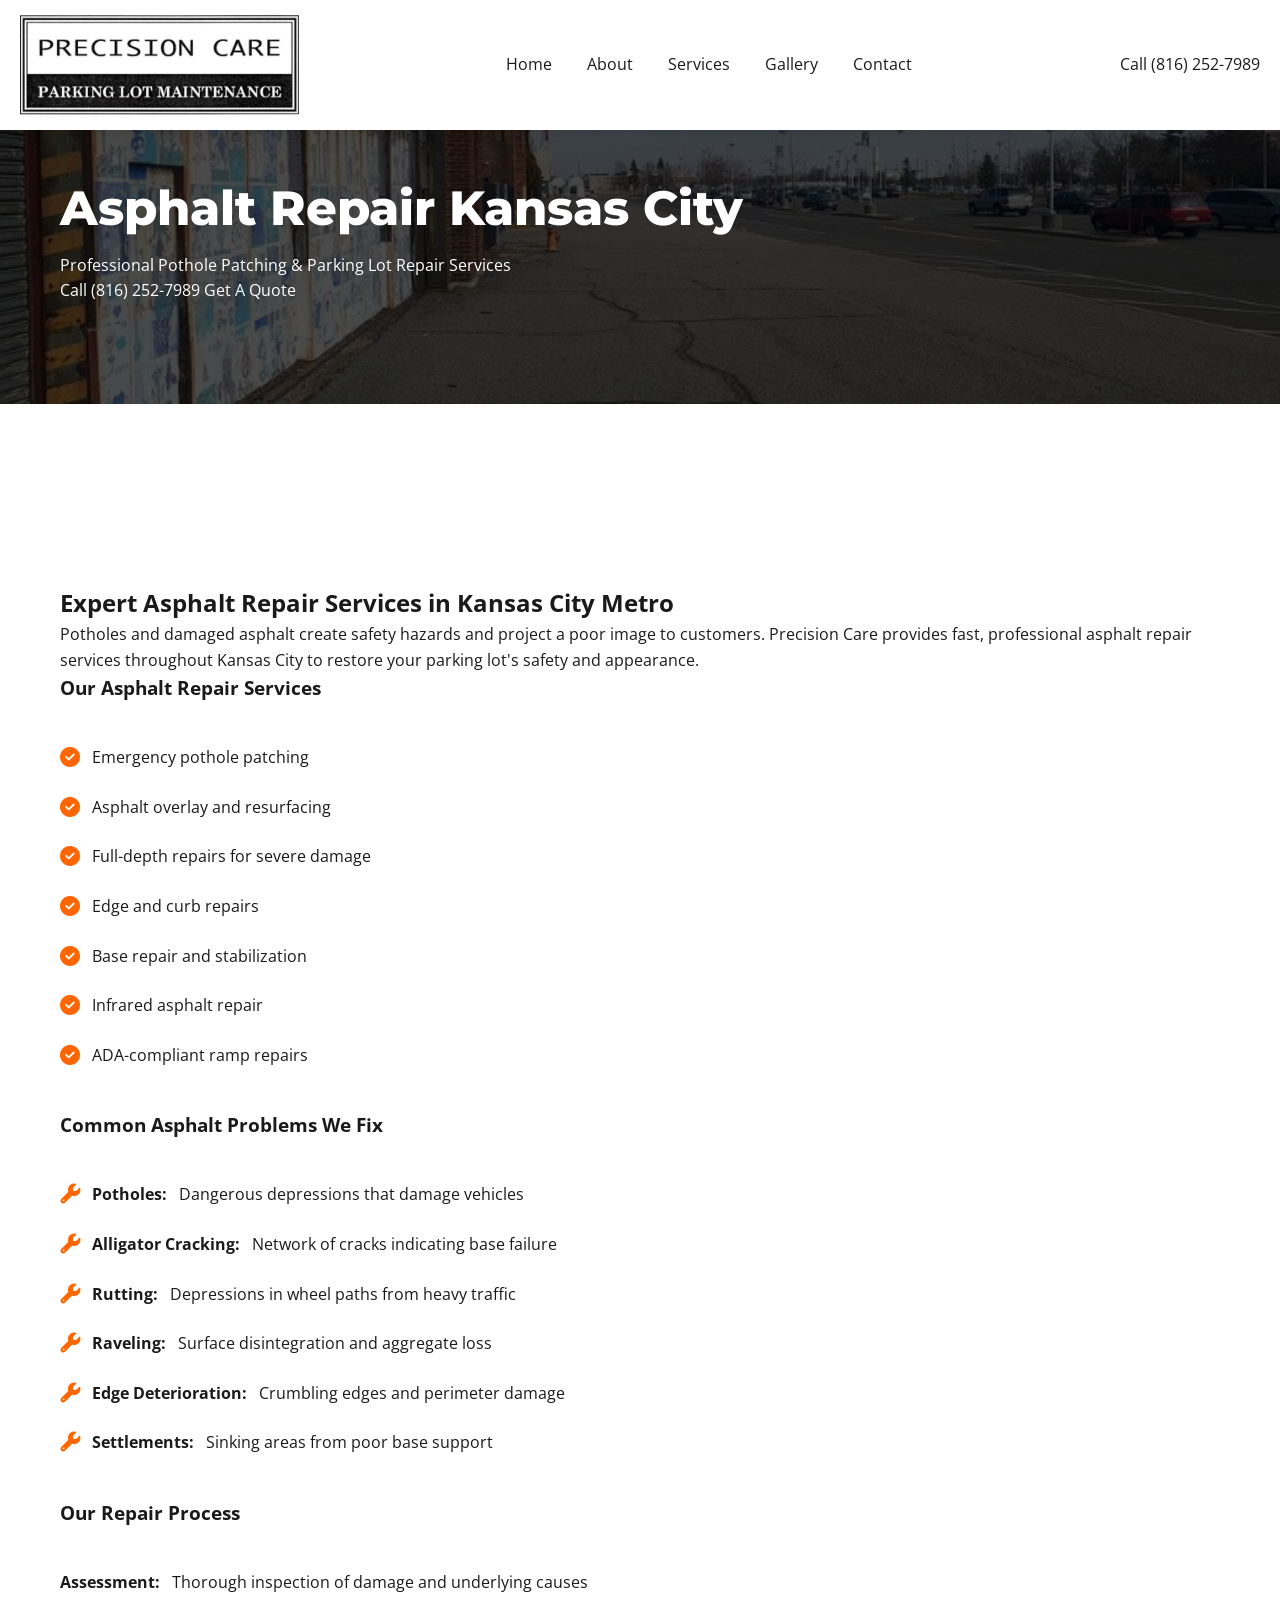
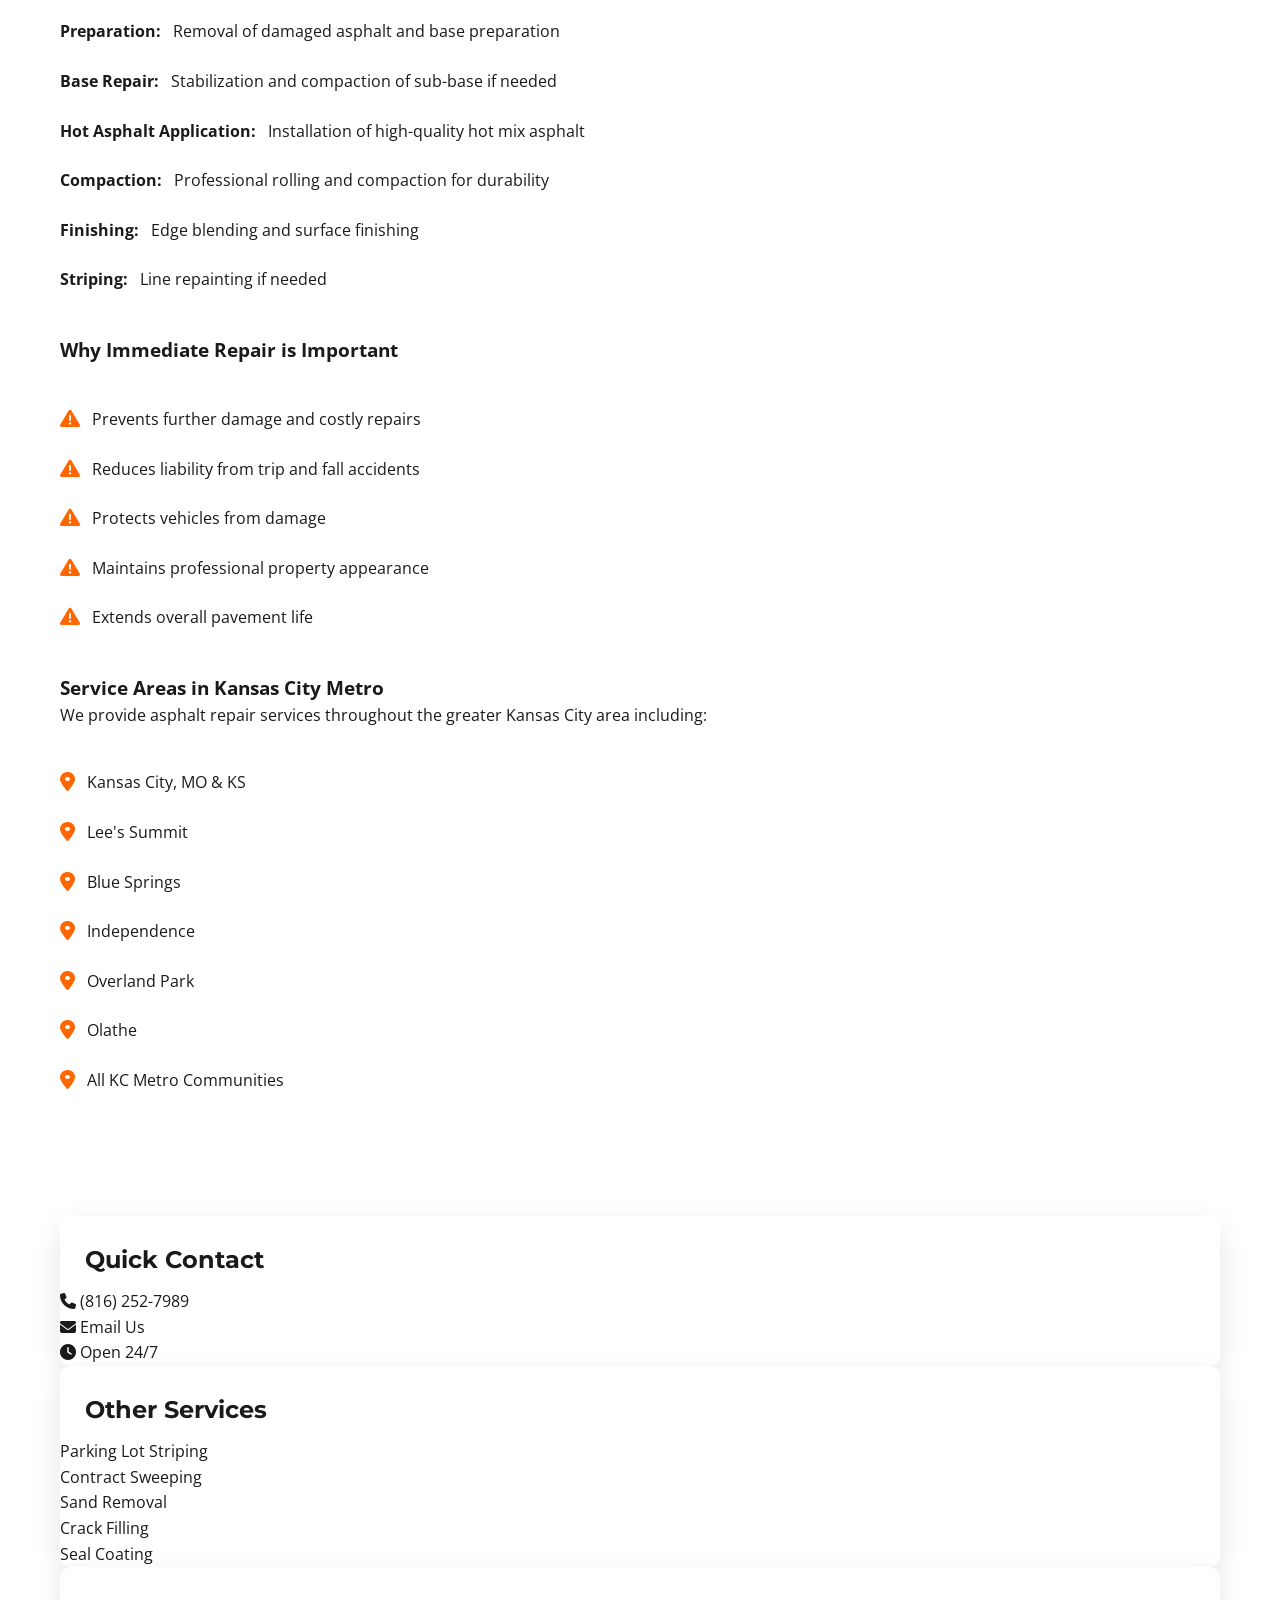
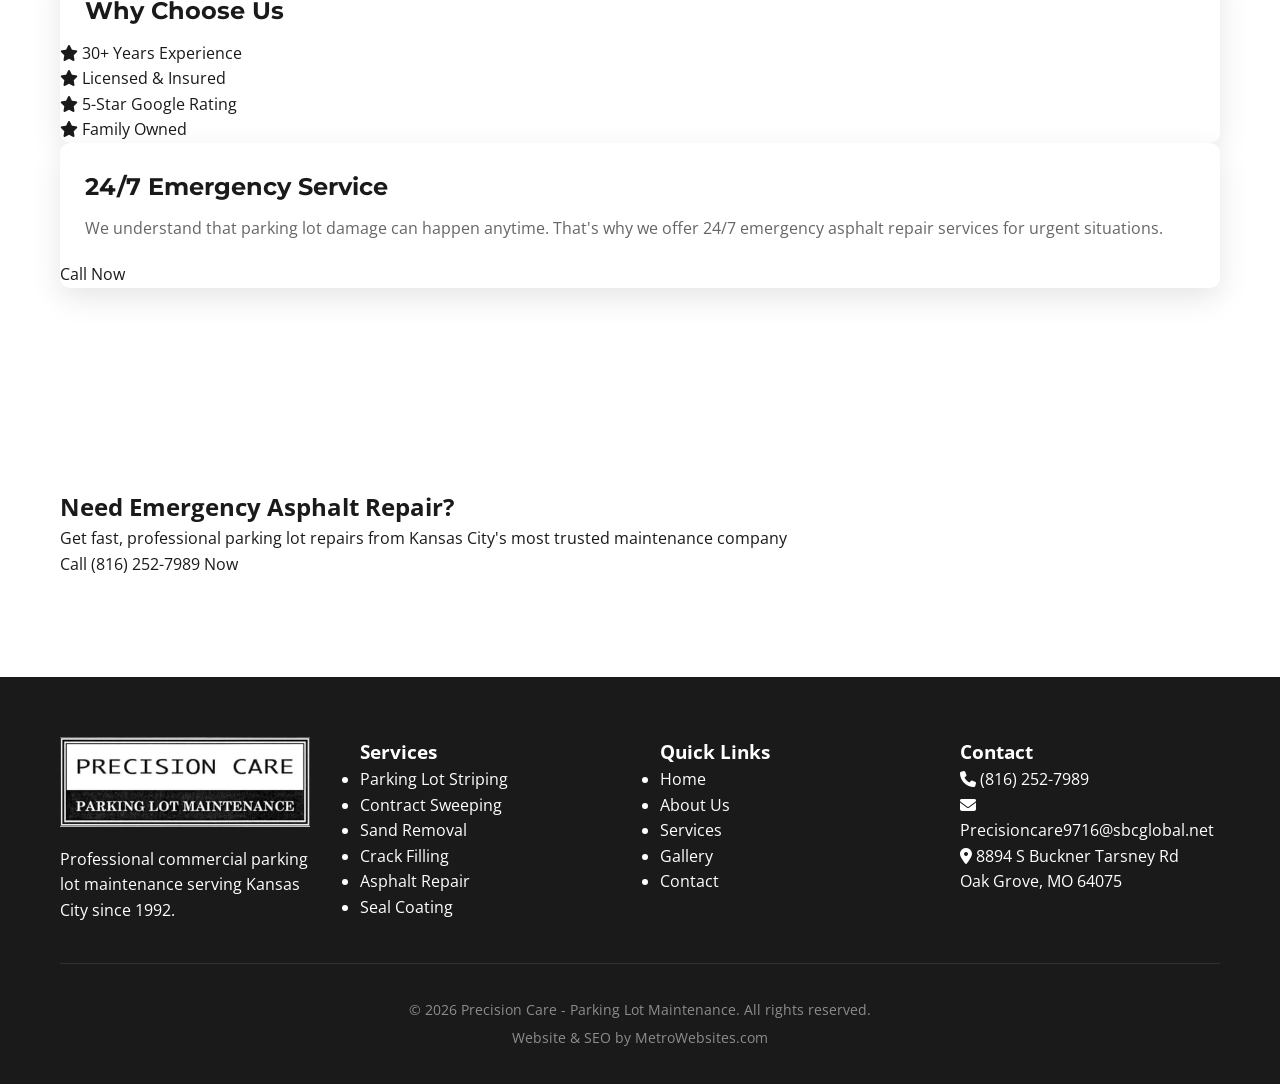
==== services/asphalt-repair.html @ 145bb3c5 "feat: Add individual service pages with SEO optimization - Create 5 detailed service pages: sweeping" ====
<!DOCTYPE html>
<html lang="en">
<head>
    <meta charset="UTF-8">
    <meta name="viewport" content="width=device-width, initial-scale=1.0">
    <meta name="description" content="Professional asphalt repair and pothole patching in Kansas City. Expert parking lot repair services for commercial properties throughout the KC metro area.">
    <meta name="keywords" content="asphalt repair Kansas City, pothole repair KC, parking lot patching, commercial asphalt repair Missouri, Kansas City parking lot repair, pothole patching service">
    <title>Asphalt Repair Kansas City | Pothole Patching KC | Precision Care</title>
    <link rel="icon" type="image/png" href="../images/icon-circle.png">
    <link rel="stylesheet" href="../css/styles.css">
    <link rel="stylesheet" href="https://cdnjs.cloudflare.com/ajax/libs/font-awesome/6.4.0/css/all.min.css">
    <link rel="preconnect" href="https://fonts.googleapis.com">
    <link rel="preconnect" href="https://fonts.gstatic.com" crossorigin>
    <link href="https://fonts.googleapis.com/css2?family=Montserrat:wght@300;400;500;600;700;800&family=Open+Sans:wght@300;400;600;700&display=swap" rel="stylesheet">
</head>
<body>
    <!-- Navigation -->
    <nav class="navbar">
        <div class="nav-container">
            <a href="../index.html" class="logo">
                <img src="../images/logo-full.png" alt="Precision Care Logo">
            </a>
            <ul class="nav-links">
                <li><a href="../index.html">Home</a></li>
                <li><a href="../index.html#about">About</a></li>
                <li><a href="../index.html#services">Services</a></li>
                <li><a href="../index.html#gallery">Gallery</a></li>
                <li><a href="../index.html#contact">Contact</a></li>
            </ul>
            <a href="tel:8162527989" class="cta-button">Call (816) 252-7989</a>
            <div class="mobile-menu-toggle">
                <i class="fas fa-bars"></i>
            </div>
        </div>
    </nav>

    <!-- Hero Section -->
    <section class="service-hero" style="background: linear-gradient(rgba(0, 0, 0, 0.7), rgba(0, 0, 0, 0.7)), url('../images/parking-lot-1.jpg') center/cover no-repeat;">
        <div class="container">
            <h1>Asphalt Repair Kansas City</h1>
            <p>Professional Pothole Patching & Parking Lot Repair Services</p>
            <div class="hero-cta">
                <a href="tel:8162527989" class="cta-button">Call (816) 252-7989</a>
                <a href="mailto:Precisioncare9716@sbcglobal.net" class="cta-button-secondary">Get A Quote</a>
            </div>
        </div>
    </section>

    <!-- Service Details -->
    <section class="service-details">
        <div class="container">
            <div class="service-content">
                <h2>Expert Asphalt Repair Services in Kansas City Metro</h2>
                <p>Potholes and damaged asphalt create safety hazards and project a poor image to customers. Precision Care provides fast, professional asphalt repair services throughout Kansas City to restore your parking lot's safety and appearance.</p>
                
                <h3>Our Asphalt Repair Services</h3>
                <ul class="service-list">
                    <li><i class="fas fa-check-circle"></i> Emergency pothole patching</li>
                    <li><i class="fas fa-check-circle"></i> Asphalt overlay and resurfacing</li>
                    <li><i class="fas fa-check-circle"></i> Full-depth repairs for severe damage</li>
                    <li><i class="fas fa-check-circle"></i> Edge and curb repairs</li>
                    <li><i class="fas fa-check-circle"></i> Base repair and stabilization</li>
                    <li><i class="fas fa-check-circle"></i> Infrared asphalt repair</li>
                    <li><i class="fas fa-check-circle"></i> ADA-compliant ramp repairs</li>
                </ul>

                <h3>Common Asphalt Problems We Fix</h3>
                <ul class="service-list">
                    <li><i class="fas fa-wrench"></i> <strong>Potholes:</strong> Dangerous depressions that damage vehicles</li>
                    <li><i class="fas fa-wrench"></i> <strong>Alligator Cracking:</strong> Network of cracks indicating base failure</li>
                    <li><i class="fas fa-wrench"></i> <strong>Rutting:</strong> Depressions in wheel paths from heavy traffic</li>
                    <li><i class="fas fa-wrench"></i> <strong>Raveling:</strong> Surface disintegration and aggregate loss</li>
                    <li><i class="fas fa-wrench"></i> <strong>Edge Deterioration:</strong> Crumbling edges and perimeter damage</li>
                    <li><i class="fas fa-wrench"></i> <strong>Settlements:</strong> Sinking areas from poor base support</li>
                </ul>

                <h3>Our Repair Process</h3>
                <ol class="service-list">
                    <li><strong>Assessment:</strong> Thorough inspection of damage and underlying causes</li>
                    <li><strong>Preparation:</strong> Removal of damaged asphalt and base preparation</li>
                    <li><strong>Base Repair:</strong> Stabilization and compaction of sub-base if needed</li>
                    <li><strong>Hot Asphalt Application:</strong> Installation of high-quality hot mix asphalt</li>
                    <li><strong>Compaction:</strong> Professional rolling and compaction for durability</li>
                    <li><strong>Finishing:</strong> Edge blending and surface finishing</li>
                    <li><strong>Striping:</strong> Line repainting if needed</li>
                </ol>

                <h3>Why Immediate Repair is Important</h3>
                <ul class="service-list">
                    <li><i class="fas fa-exclamation-triangle"></i> Prevents further damage and costly repairs</li>
                    <li><i class="fas fa-exclamation-triangle"></i> Reduces liability from trip and fall accidents</li>
                    <li><i class="fas fa-exclamation-triangle"></i> Protects vehicles from damage</li>
                    <li><i class="fas fa-exclamation-triangle"></i> Maintains professional property appearance</li>
                    <li><i class="fas fa-exclamation-triangle"></i> Extends overall pavement life</li>
                </ul>

                <h3>Service Areas in Kansas City Metro</h3>
                <p>We provide asphalt repair services throughout the greater Kansas City area including:</p>
                <ul class="service-list">
                    <li><i class="fas fa-map-marker-alt"></i> Kansas City, MO & KS</li>
                    <li><i class="fas fa-map-marker-alt"></i> Lee's Summit</li>
                    <li><i class="fas fa-map-marker-alt"></i> Blue Springs</li>
                    <li><i class="fas fa-map-marker-alt"></i> Independence</li>
                    <li><i class="fas fa-map-marker-alt"></i> Overland Park</li>
                    <li><i class="fas fa-map-marker-alt"></i> Olathe</li>
                    <li><i class="fas fa-map-marker-alt"></i> All KC Metro Communities</li>
                </ul>
            </div>

            <div class="service-sidebar">
                <div class="service-card">
                    <h3>Quick Contact</h3>
                    <div class="contact-info">
                        <p><i class="fas fa-phone"></i> <a href="tel:8162527989">(816) 252-7989</a></p>
                        <p><i class="fas fa-envelope"></i> <a href="mailto:Precisioncare9716@sbcglobal.net">Email Us</a></p>
                        <p><i class="fas fa-clock"></i> Open 24/7</p>
                    </div>
                </div>

                <div class="service-card">
                    <h3>Other Services</h3>
                    <ul class="service-menu">
                        <li><a href="striping.html">Parking Lot Striping</a></li>
                        <li><a href="sweeping.html">Contract Sweeping</a></li>
                        <li><a href="sand-removal.html">Sand Removal</a></li>
                        <li><a href="crack-filling.html">Crack Filling</a></li>
                        <li><a href="seal-coating.html">Seal Coating</a></li>
                    </ul>
                </div>

                <div class="service-card">
                    <h3>Why Choose Us</h3>
                    <ul class="why-list">
                        <li><i class="fas fa-star"></i> 30+ Years Experience</li>
                        <li><i class="fas fa-star"></i> Licensed & Insured</li>
                        <li><i class="fas fa-star"></i> 5-Star Google Rating</li>
                        <li><i class="fas fa-star"></i> Family Owned</li>
                    </ul>
                </div>

                <div class="service-card highlight">
                    <h3>24/7 Emergency Service</h3>
                    <p>We understand that parking lot damage can happen anytime. That's why we offer 24/7 emergency asphalt repair services for urgent situations.</p>
                    <a href="tel:8162527989" class="cta-button">Call Now</a>
                </div>
            </div>
        </div>
    </section>

    <!-- CTA Section -->
    <section class="service-cta">
        <div class="container">
            <h2>Need Emergency Asphalt Repair?</h2>
            <p>Get fast, professional parking lot repairs from Kansas City's most trusted maintenance company</p>
            <a href="tel:8162527989" class="cta-button">Call (816) 252-7989 Now</a>
        </div>
    </section>

    <!-- Footer -->
    <footer class="footer">
        <div class="container">
            <div class="footer-content">
                <div class="footer-section">
                    <img src="../images/logo-full.png" alt="Precision Care Logo" class="footer-logo">
                    <p>Professional commercial parking lot maintenance serving Kansas City since 1992.</p>
                </div>
                <div class="footer-section">
                    <h3>Services</h3>
                    <ul>
                        <li><a href="striping.html">Parking Lot Striping</a></li>
                        <li><a href="sweeping.html">Contract Sweeping</a></li>
                        <li><a href="sand-removal.html">Sand Removal</a></li>
                        <li><a href="crack-filling.html">Crack Filling</a></li>
                        <li><a href="asphalt-repair.html">Asphalt Repair</a></li>
                        <li><a href="seal-coating.html">Seal Coating</a></li>
                    </ul>
                </div>
                <div class="footer-section">
                    <h3>Quick Links</h3>
                    <ul>
                        <li><a href="../index.html">Home</a></li>
                        <li><a href="../index.html#about">About Us</a></li>
                        <li><a href="../index.html#services">Services</a></li>
                        <li><a href="../index.html#gallery">Gallery</a></li>
                        <li><a href="../index.html#contact">Contact</a></li>
                    </ul>
                </div>
                <div class="footer-section">
                    <h3>Contact</h3>
                    <p><i class="fas fa-phone"></i> <a href="tel:8162527989">(816) 252-7989</a></p>
                    <p><i class="fas fa-envelope"></i> <a href="mailto:Precisioncare9716@sbcglobal.net">Precisioncare9716@sbcglobal.net</a></p>
                    <p><i class="fas fa-map-marker-alt"></i> 8894 S Buckner Tarsney Rd<br>Oak Grove, MO 64075</p>
                </div>
            </div>
            <div class="footer-bottom">
                <p>&copy; 2024 Precision Care - Parking Lot Maintenance. All rights reserved.</p>
                <p>Website & SEO by <a href="https://metrowebsites.com" target="_blank" rel="noopener">MetroWebsites.com</a></p>
            </div>
        </div>
    </footer>

    <button class="scroll-top" id="scrollTop">
        <i class="fas fa-arrow-up"></i>
    </button>

    <script src="../js/script.js"></script>
</body>
</html>
---- css/styles.css ----
/* ===================================
   PRECISION CARE - MODERN INDUSTRIAL DESIGN
   =================================== */

/* Reset & Base Styles */
* {
    margin: 0;
    padding: 0;
    box-sizing: border-box;
}

:root {
    /* Color Palette - Industrial & Professional */
    --primary-color: #1a1a1a;
    --secondary-color: #ff6600;
    --accent-color: #ffa500;
    --dark-bg: #0d0d0d;
    --light-bg: #f5f5f5;
    --text-dark: #1a1a1a;
    --text-light: #666;
    --white: #ffffff;
    --gray-light: #e0e0e0;
    --gray-medium: #999;
    --overlay: rgba(0, 0, 0, 0.7);
    
    /* Typography */
    --font-primary: 'Montserrat', sans-serif;
    --font-secondary: 'Open Sans', sans-serif;
    
    /* Spacing */
    --section-padding: 100px 0;
    --container-width: 1200px;
    
    /* Effects */
    --transition: all 0.3s ease;
    --box-shadow: 0 10px 30px rgba(0, 0, 0, 0.1);
    --box-shadow-hover: 0 15px 40px rgba(0, 0, 0, 0.2);
}

html {
    scroll-behavior: smooth;
}

body {
    font-family: var(--font-secondary);
    color: var(--text-dark);
    line-height: 1.6;
    overflow-x: hidden;
}

.container {
    max-width: var(--container-width);
    margin: 0 auto;
    padding: 0 20px;
}

img {
    max-width: 100%;
    height: auto;
    display: block;
}

a {
    text-decoration: none;
    color: inherit;
    transition: var(--transition);
}

/* ===================================
   NAVIGATION
   =================================== */

.navbar {
    position: fixed;
    top: 0;
    left: 0;
    width: 100%;
    background: var(--white);
    box-shadow: 0 2px 20px rgba(0, 0, 0, 0.1);
    z-index: 1000;
    transition: var(--transition);
}

.navbar.scrolled {
    box-shadow: 0 2px 30px rgba(0, 0, 0, 0.15);
}

.nav-container {
    display: flex;
    justify-content: space-between;
    align-items: center;
    padding: 15px 20px;
}

.logo img {
    height: 100px;
    width: auto;
}

.nav-links {
    display: flex;
    list-style: none;
    align-items: center;
    gap: 35px;
}

.nav-link {
    font-family: var(--font-primary);
    font-weight: 600;
    font-size: 15px;
    color: var(--text-dark);
    position: relative;
    text-transform: uppercase;
    letter-spacing: 0.5px;
}

.nav-link::after {
    content: '';
    position: absolute;
    bottom: -5px;
    left: 0;
    width: 0;
    height: 2px;
    background: var(--secondary-color);
    transition: var(--transition);
}

.nav-link:hover::after,
.nav-link.active::after {
    width: 100%;
}

.nav-link.cta-btn {
    background: var(--secondary-color);
    color: var(--white);
    padding: 10px 25px;
    border-radius: 5px;
}

.nav-link.cta-btn::after {
    display: none;
}

.nav-link.cta-btn:hover {
    background: #e65500;
    transform: translateY(-2px);
}

.mobile-menu-toggle {
    display: none;
    flex-direction: column;
    gap: 5px;
    background: none;
    border: none;
    cursor: pointer;
}

.mobile-menu-toggle span {
    width: 25px;
    height: 3px;
    background: var(--primary-color);
    border-radius: 2px;
    transition: var(--transition);
}

/* ===================================
   HERO SECTION
   =================================== */

.hero {
    position: relative;
    height: 100vh;
    min-height: 700px;
    background: linear-gradient(rgba(0, 0, 0, 0.5), rgba(0, 0, 0, 0.5)),
                url('../images/parking-lot-aerial.jpg') center/cover no-repeat;
    display: flex;
    align-items: center;
    justify-content: center;
    text-align: center;
    color: var(--white);
    overflow: hidden;
}

.hero-overlay {
    position: absolute;
    top: 0;
    left: 0;
    width: 100%;
    height: 100%;
    background: linear-gradient(135deg, rgba(0, 0, 0, 0.7), rgba(255, 102, 0, 0.2));
}

.hero-content {
    position: relative;
    z-index: 2;
    max-width: 900px;
    padding: 0 20px;
    animation: fadeInUp 1s ease;
}

.hero-badge {
    display: inline-block;
    background: var(--secondary-color);
    color: var(--white);
    padding: 8px 20px;
    border-radius: 30px;
    font-family: var(--font-primary);
    font-weight: 600;
    font-size: 14px;
    margin-bottom: 20px;
    text-transform: uppercase;
    letter-spacing: 1px;
}

.hero-title {
    font-family: var(--font-primary);
    font-size: 60px;
    font-weight: 800;
    line-height: 1.2;
    margin-bottom: 20px;
    text-transform: uppercase;
    letter-spacing: 2px;
}

.hero-subtitle {
    font-size: 24px;
    margin-bottom: 40px;
    color: rgba(255, 255, 255, 0.9);
}

.hero-buttons {
    display: flex;
    gap: 20px;
    justify-content: center;
    flex-wrap: wrap;
    margin-bottom: 60px;
}

.btn {
    display: inline-flex;
    align-items: center;
    gap: 10px;
    padding: 15px 35px;
    font-family: var(--font-primary);
    font-weight: 600;
    font-size: 16px;
    border-radius: 5px;
    cursor: pointer;
    transition: var(--transition);
    border: none;
    text-transform: uppercase;
    letter-spacing: 0.5px;
}

.btn-primary {
    background: var(--secondary-color);
    color: var(--white);
}

.btn-primary:hover {
    background: #e65500;
    transform: translateY(-3px);
    box-shadow: 0 10px 25px rgba(255, 102, 0, 0.3);
}

.btn-secondary {
    background: var(--white);
    color: var(--primary-color);
}

.btn-secondary:hover {
    background: var(--light-bg);
    transform: translateY(-3px);
    box-shadow: 0 10px 25px rgba(0, 0, 0, 0.2);
}

.btn-block {
    width: 100%;
    justify-content: center;
}

.hero-features {
    display: flex;
    gap: 40px;
    justify-content: center;
    flex-wrap: wrap;
}

.feature-item {
    display: flex;
    align-items: center;
    gap: 10px;
    font-size: 16px;
}

.feature-item i {
    color: var(--secondary-color);
    font-size: 24px;
}

.scroll-indicator {
    position: absolute;
    bottom: 30px;
    left: 50%;
    transform: translateX(-50%);
    font-size: 30px;
    color: var(--white);
    animation: bounce 2s infinite;
}

@keyframes bounce {
    0%, 20%, 50%, 80%, 100% {
        transform: translateX(-50%) translateY(0);
    }
    40% {
        transform: translateX(-50%) translateY(-10px);
    }
    60% {
        transform: translateX(-50%) translateY(-5px);
    }
}

@keyframes fadeInUp {
    from {
        opacity: 0;
        transform: translateY(30px);
    }
    to {
        opacity: 1;
        transform: translateY(0);
    }
}

/* ===================================
   TRUST BADGES
   =================================== */

.trust-badges {
    background: var(--white);
    padding: 60px 0;
    margin-top: -50px;
    position: relative;
    z-index: 10;
}

.badges-grid {
    display: grid;
    grid-template-columns: repeat(3, 1fr);
    gap: 60px;
    max-width: 900px;
    margin: 0 auto;
}

.badge-item {
    text-align: center;
    padding: 20px;
}

.badge-item i {
    font-size: 50px;
    color: var(--secondary-color);
    margin-bottom: 15px;
}

.badge-item h3 {
    font-family: var(--font-primary);
    font-size: 32px;
    font-weight: 700;
    color: var(--primary-color);
    margin-bottom: 5px;
}

.badge-item p {
    color: var(--text-light);
    font-size: 16px;
}

/* ===================================
   SECTION STYLES
   =================================== */

section {
    padding: var(--section-padding);
}

.section-label {
    display: inline-block;
    background: var(--light-bg);
    color: var(--secondary-color);
    padding: 8px 20px;
    border-radius: 30px;
    font-family: var(--font-primary);
    font-weight: 600;
    font-size: 14px;
    margin-bottom: 15px;
    text-transform: uppercase;
    letter-spacing: 1px;
}

.section-header {
    text-align: center;
    max-width: 700px;
    margin: 0 auto 60px;
}

.section-header h2 {
    font-family: var(--font-primary);
    font-size: 42px;
    font-weight: 700;
    color: var(--primary-color);
    margin-bottom: 15px;
    line-height: 1.3;
}

.section-header p {
    font-size: 18px;
    color: var(--text-light);
}

/* ===================================
   ABOUT SECTION
   =================================== */

.about {
    background: var(--white);
}

.about-content {
    display: grid;
    grid-template-columns: 1fr 1fr;
    gap: 80px;
    align-items: center;
}

.about-image {
    position: relative;
}

.about-image img {
    width: 100%;
    height: 600px;
    object-fit: cover;
    border-radius: 10px;
    box-shadow: var(--box-shadow);
}

.about-badge {
    position: absolute;
    bottom: 30px;
    right: 30px;
    background: var(--secondary-color);
    color: var(--white);
    padding: 30px;
    border-radius: 10px;
    text-align: center;
    box-shadow: var(--box-shadow);
}

.badge-number {
    display: block;
    font-family: var(--font-primary);
    font-size: 48px;
    font-weight: 800;
    line-height: 1;
}

.badge-text {
    display: block;
    font-size: 14px;
    margin-top: 5px;
}

.about-text h2 {
    font-family: var(--font-primary);
    font-size: 38px;
    font-weight: 700;
    color: var(--primary-color);
    margin-bottom: 20px;
    line-height: 1.3;
}

.lead {
    font-size: 20px;
    color: var(--text-dark);
    font-weight: 600;
    margin-bottom: 20px;
}

.about-text p {
    color: var(--text-light);
    margin-bottom: 30px;
    line-height: 1.8;
}

.about-features {
    display: flex;
    flex-direction: column;
    gap: 20px;
    margin: 40px 0;
}

.about-feature {
    display: flex;
    gap: 20px;
    align-items: flex-start;
}

.about-feature i {
    color: var(--secondary-color);
    font-size: 24px;
    margin-top: 5px;
}

.about-feature h4 {
    font-family: var(--font-primary);
    font-size: 18px;
    font-weight: 600;
    margin-bottom: 5px;
}

.about-feature p {
    color: var(--text-light);
    margin: 0;
}

/* ===================================
   SERVICES SECTION
   =================================== */

.services {
    background: var(--light-bg);
}

.services-grid {
    display: grid;
    grid-template-columns: repeat(auto-fit, minmax(350px, 1fr));
    gap: 30px;
}

.service-card {
    background: var(--white);
    border-radius: 10px;
    overflow: hidden;
    box-shadow: var(--box-shadow);
    transition: var(--transition);
    position: relative;
}

.service-card.featured {
    border: 3px solid var(--secondary-color);
}

.featured-badge {
    position: absolute;
    top: 20px;
    right: 20px;
    background: var(--secondary-color);
    color: var(--white);
    padding: 8px 15px;
    border-radius: 30px;
    font-size: 12px;
    font-weight: 600;
    text-transform: uppercase;
    z-index: 10;
}

.service-card:hover {
    transform: translateY(-10px);
    box-shadow: var(--box-shadow-hover);
}

.service-icon {
    position: absolute;
    top: 20px;
    left: 20px;
    width: 60px;
    height: 60px;
    background: var(--secondary-color);
    border-radius: 50%;
    display: flex;
    align-items: center;
    justify-content: center;
    z-index: 10;
}

.service-icon i {
    font-size: 28px;
    color: var(--white);
}

.service-image {
    height: 250px;
    overflow: hidden;
}

.service-image img {
    width: 100%;
    height: 100%;
    object-fit: cover;
    transition: var(--transition);
}

.service-card:hover .service-image img {
    transform: scale(1.1);
}

.service-card h3 {
    font-family: var(--font-primary);
    font-size: 24px;
    font-weight: 700;
    padding: 25px 25px 10px;
    color: var(--primary-color);
}

.service-card > p {
    padding: 0 25px 20px;
    color: var(--text-light);
    line-height: 1.6;
}

.service-features {
    list-style: none;
    padding: 0 25px 20px;
}

.service-features li {
    padding: 8px 0;
    color: var(--text-light);
    display: flex;
    align-items: center;
    gap: 10px;
}

.service-features i {
    color: var(--secondary-color);
    font-size: 14px;
}

.service-link {
    display: inline-flex;
    align-items: center;
    gap: 8px;
    padding: 0 25px 25px;
    color: var(--secondary-color);
    font-weight: 600;
    font-family: var(--font-primary);
    transition: var(--transition);
}

.service-link:hover {
    gap: 15px;
}

/* ===================================
   WHY CHOOSE US
   =================================== */

.why-choose {
    background: var(--white);
}

.why-choose-content {
    display: grid;
    grid-template-columns: 1fr 1fr;
    gap: 80px;
    align-items: center;
}

.why-choose-text h2 {
    font-family: var(--font-primary);
    font-size: 38px;
    font-weight: 700;
    color: var(--primary-color);
    margin-bottom: 20px;
    line-height: 1.3;
}

.why-choose-text > p {
    font-size: 18px;
    color: var(--text-light);
    margin-bottom: 40px;
    line-height: 1.8;
}

.why-features {
    display: flex;
    flex-direction: column;
    gap: 35px;
}

.why-feature {
    display: flex;
    gap: 25px;
    align-items: flex-start;
}

.why-icon {
    width: 70px;
    height: 70px;
    background: var(--light-bg);
    border-radius: 10px;
    display: flex;
    align-items: center;
    justify-content: center;
    flex-shrink: 0;
}

.why-icon i {
    font-size: 32px;
    color: var(--secondary-color);
}

.why-content h4 {
    font-family: var(--font-primary);
    font-size: 20px;
    font-weight: 600;
    margin-bottom: 8px;
    color: var(--primary-color);
}

.why-content p {
    color: var(--text-light);
    line-height: 1.6;
}

.why-choose-images {
    position: relative;
}

.image-stack {
    position: relative;
    height: 600px;
}

.stack-img-1,
.stack-img-2 {
    position: absolute;
    width: 70%;
    height: 400px;
    object-fit: cover;
    border-radius: 10px;
    box-shadow: var(--box-shadow);
}

.stack-img-1 {
    top: 0;
    right: 0;
    z-index: 2;
}

.stack-img-2 {
    bottom: 0;
    left: 0;
    z-index: 1;
}

/* ===================================
   GALLERY SECTION
   =================================== */

.gallery {
    background: var(--light-bg);
}

.gallery-grid {
    display: grid;
    grid-template-columns: repeat(auto-fit, minmax(350px, 1fr));
    gap: 25px;
}

.gallery-item {
    position: relative;
    height: 300px;
    overflow: hidden;
    border-radius: 10px;
    cursor: pointer;
}

.gallery-item img {
    width: 100%;
    height: 100%;
    object-fit: cover;
    transition: var(--transition);
}

.gallery-overlay {
    position: absolute;
    top: 0;
    left: 0;
    width: 100%;
    height: 100%;
    background: linear-gradient(to top, rgba(0, 0, 0, 0.9), transparent);
    display: flex;
    flex-direction: column;
    justify-content: flex-end;
    padding: 25px;
    opacity: 0;
    transition: var(--transition);
}

.gallery-item:hover .gallery-overlay {
    opacity: 1;
}

.gallery-item:hover img {
    transform: scale(1.1);
}

.gallery-overlay h4 {
    color: var(--white);
    font-family: var(--font-primary);
    font-size: 22px;
    font-weight: 600;
    margin-bottom: 5px;
}

.gallery-overlay p {
    color: rgba(255, 255, 255, 0.8);
    font-size: 14px;
}

/* ===================================
   CONTACT SECTION
   =================================== */

.contact {
    background: var(--dark-bg);
    color: var(--white);
}

.contact-wrapper-centered {
    text-align: center;
    max-width: 1000px;
    margin: 0 auto;
}

.contact-wrapper-centered h2 {
    font-family: var(--font-primary);
    font-size: 42px;
    font-weight: 700;
    margin-bottom: 20px;
    line-height: 1.3;
}

.contact-wrapper-centered .lead {
    color: rgba(255, 255, 255, 0.8);
    margin-bottom: 50px;
    font-size: 20px;
}

.contact-methods {
    display: grid;
    grid-template-columns: repeat(3, 1fr);
    gap: 30px;
    margin-bottom: 60px;
}

.contact-method-card {
    background: var(--white);
    color: var(--primary-color);
    padding: 40px 30px;
    border-radius: 10px;
    transition: var(--transition);
    cursor: pointer;
    display: flex;
    flex-direction: column;
    align-items: center;
    text-align: center;
    min-width: 0;
}

.contact-method-card:hover {
    transform: translateY(-10px);
    box-shadow: var(--box-shadow-hover);
}

.contact-method-icon {
    width: 80px;
    height: 80px;
    background: var(--secondary-color);
    border-radius: 50%;
    display: flex;
    align-items: center;
    justify-content: center;
    margin-bottom: 20px;
    transition: var(--transition);
}

.contact-method-card:hover .contact-method-icon {
    transform: scale(1.1);
    background: var(--accent-color);
}

.contact-method-icon i {
    font-size: 36px;
    color: var(--white);
}

.contact-method-card h3 {
    font-family: var(--font-primary);
    font-size: 24px;
    font-weight: 700;
    margin-bottom: 10px;
}

.contact-method-value {
    color: var(--secondary-color);
    font-weight: 600;
    font-size: 16px;
    margin-bottom: 15px;
    word-break: keep-all;
    white-space: nowrap;
    overflow: hidden;
    text-overflow: ellipsis;
}

.contact-method-action {
    color: var(--text-light);
    font-size: 14px;
    font-weight: 600;
    display: flex;
    align-items: center;
    gap: 8px;
    transition: var(--transition);
}

.contact-method-card:hover .contact-method-action {
    color: var(--secondary-color);
    gap: 12px;
}

.contact-details-bottom {
    display: grid;
    grid-template-columns: repeat(3, 1fr);
    gap: 40px;
    padding-top: 40px;
    border-top: 1px solid rgba(255, 255, 255, 0.1);
}

.contact-detail {
    display: flex;
    flex-direction: column;
    align-items: center;
    text-align: center;
    gap: 15px;
}

.contact-icon {
    width: 60px;
    height: 60px;
    background: var(--secondary-color);
    border-radius: 50%;
    display: flex;
    align-items: center;
    justify-content: center;
    flex-shrink: 0;
}

.contact-icon i {
    font-size: 24px;
    color: var(--white);
}

.contact-text h4 {
    font-family: var(--font-primary);
    font-size: 18px;
    font-weight: 600;
    margin-bottom: 5px;
    color: var(--white);
}

.contact-text p {
    color: rgba(255, 255, 255, 0.7);
    line-height: 1.6;
    font-size: 15px;
}

.google-rating {
    display: flex;
    flex-direction: row;
    align-items: center;
    justify-content: center;
    gap: 5px;
    flex-wrap: wrap;
}

.google-rating i {
    color: #ffc107;
    font-size: 20px;
    display: inline-block;
}

.google-rating p {
    margin: 0;
    margin-left: 10px;
    font-weight: 600;
    color: var(--white);
    font-size: 16px;
    white-space: nowrap;
}

/* ===================================
   FOOTER
   =================================== */

.footer {
    background: var(--primary-color);
    color: var(--white);
    padding: 60px 0 30px;
}

.footer-content {
    display: grid;
    grid-template-columns: repeat(auto-fit, minmax(250px, 1fr));
    gap: 40px;
    margin-bottom: 40px;
}

.footer-logo {
    max-width: 250px;
    margin-bottom: 20px;
}

.footer-col p {
    color: rgba(255, 255, 255, 0.7);
    line-height: 1.8;
    margin-bottom: 20px;
}

.footer-social {
    display: flex;
    gap: 15px;
}

.footer-social a {
    width: 40px;
    height: 40px;
    background: rgba(255, 255, 255, 0.1);
    border-radius: 50%;
    display: flex;
    align-items: center;
    justify-content: center;
    transition: var(--transition);
}

.footer-social a:hover {
    background: var(--secondary-color);
    transform: translateY(-3px);
}

.footer-col h4 {
    font-family: var(--font-primary);
    font-size: 20px;
    font-weight: 600;
    margin-bottom: 20px;
}

.footer-col ul {
    list-style: none;
}

.footer-col ul li {
    margin-bottom: 12px;
}

.footer-col ul li a {
    color: rgba(255, 255, 255, 0.7);
    transition: var(--transition);
}

.footer-col ul li a:hover {
    color: var(--secondary-color);
    padding-left: 5px;
}

.footer-contact li {
    display: flex;
    align-items: flex-start;
    gap: 10px;
    color: rgba(255, 255, 255, 0.7);
}

.footer-contact i {
    color: var(--secondary-color);
    margin-top: 3px;
}

.footer-bottom {
    text-align: center;
    padding-top: 30px;
    border-top: 1px solid rgba(255, 255, 255, 0.1);
}

.footer-bottom p {
    color: rgba(255, 255, 255, 0.5);
    font-size: 14px;
    margin: 5px 0;
}

.footer-credit {
    margin-top: 10px !important;
}

.footer-credit a {
    color: var(--secondary-color);
    font-weight: 600;
    transition: var(--transition);
}

.footer-credit a:hover {
    color: var(--accent-color);
}

/* ===================================
   SCROLL TO TOP BUTTON
   =================================== */

.scroll-top {
    position: fixed;
    bottom: 30px;
    right: 30px;
    width: 50px;
    height: 50px;
    background: var(--secondary-color);
    color: var(--white);
    border: none;
    border-radius: 50%;
    font-size: 20px;
    cursor: pointer;
    display: none;
    align-items: center;
    justify-content: center;
    box-shadow: var(--box-shadow);
    transition: var(--transition);
    z-index: 999;
}

.scroll-top.visible {
    display: flex;
}

.scroll-top:hover {
    background: #e65500;
    transform: translateY(-5px);
}

/* ===================================
   RESPONSIVE DESIGN
   =================================== */

@media (max-width: 1024px) {
    .about-content,
    .why-choose-content {
        grid-template-columns: 1fr;
        gap: 50px;
    }
    
    .contact-methods,
    .contact-details-bottom {
        grid-template-columns: 1fr;
        gap: 30px;
    }
    
    .image-stack {
        height: 500px;
    }
    
    .services-grid,
    .gallery-grid {
        grid-template-columns: repeat(auto-fit, minmax(300px, 1fr));
    }
}

@media (max-width: 768px) {
    .mobile-menu-toggle {
        display: flex;
    }
    
    .logo img {
        height: 70px;
    }
    
    .nav-links {
        position: fixed;
        top: 100px;
        left: -100%;
        width: 100%;
        height: calc(100vh - 100px);
        background: var(--white);
        flex-direction: column;
        padding: 40px 20px;
        transition: var(--transition);
        box-shadow: 0 10px 30px rgba(0, 0, 0, 0.1);
    }
    
    .nav-links.active {
        left: 0;
    }
    
    .hero-title {
        font-size: 40px;
    }
    
    .hero-subtitle {
        font-size: 18px;
    }
    
    .hero-buttons {
        flex-direction: column;
        align-items: stretch;
    }
    
    .section-header h2 {
        font-size: 32px;
    }
    
    .about-text h2,
    .why-choose-text h2,
    .contact-wrapper-centered h2 {
        font-size: 28px;
    }
    
    .contact-methods,
    .contact-details-bottom {
        grid-template-columns: 1fr;
    }
    
    .badges-grid {
        grid-template-columns: 1fr;
        gap: 30px;
    }
    
    .services-grid,
    .gallery-grid {
        grid-template-columns: 1fr;
    }
    
    .footer-content {
        grid-template-columns: 1fr;
    }
}

@media (max-width: 480px) {
    .logo img {
        height: 60px;
    }
    
    .hero-title {
        font-size: 32px;
    }
    
    .hero-features {
        flex-direction: column;
        gap: 15px;
    }
    
    .badges-grid {
        grid-template-columns: 1fr;
    }
    
    .contact-method-card {
        padding: 30px 20px;
    }
    
    .contact-method-value {
        font-size: 14px;
        word-break: break-word;
        white-space: normal;
    }
}

/* ===================================
   SERVICE PAGES
   =================================== */

.service-hero {
    position: relative;
    padding: 180px 0 100px;
    background: linear-gradient(135deg, rgba(26, 26, 26, 0.95), rgba(255, 102, 0, 0.15)),
                url('../images/parking-lot-aerial.jpg') center/cover no-repeat;
    color: var(--white);
}

.service-hero-overlay {
    position: absolute;
    top: 0;
    left: 0;
    width: 100%;
    height: 100%;
    background: rgba(0, 0, 0, 0.3);
}

.service-hero-content {
    position: relative;
    z-index: 2;
}

.breadcrumb {
    font-size: 14px;
    margin-bottom: 20px;
    color: rgba(255, 255, 255, 0.8);
}

.breadcrumb a {
    color: var(--secondary-color);
    transition: var(--transition);
}

.breadcrumb a:hover {
    color: var(--accent-color);
}

.service-hero h1 {
    font-family: var(--font-primary);
    font-size: 48px;
    font-weight: 800;
    margin-bottom: 15px;
    line-height: 1.2;
}

.service-hero-subtitle {
    font-size: 20px;
    margin-bottom: 30px;
    color: rgba(255, 255, 255, 0.9);
}

.service-content {
    padding: 80px 0;
    background: var(--white);
}

.service-layout {
    display: grid;
    grid-template-columns: 1fr 350px;
    gap: 60px;
}

.service-main {
    max-width: 800px;
}

.service-featured-image {
    width: 100%;
    height: 400px;
    object-fit: cover;
    border-radius: 10px;
    margin-bottom: 40px;
    box-shadow: var(--box-shadow);
}

.service-main h2 {
    font-family: var(--font-primary);
    font-size: 36px;
    font-weight: 700;
    color: var(--primary-color);
    margin-bottom: 20px;
}

.service-main h3 {
    font-family: var(--font-primary);
    font-size: 28px;
    font-weight: 600;
    color: var(--primary-color);
    margin: 40px 0 20px;
}

.service-main p {
    color: var(--text-light);
    line-height: 1.8;
    margin-bottom: 20px;
}

.service-list {
    list-style: none;
    padding: 0;
    margin: 30px 0;
}

.service-list li {
    padding: 12px 0;
    color: var(--text-dark);
    display: flex;
    align-items: flex-start;
    gap: 12px;
    line-height: 1.6;
}

.service-list i {
    color: var(--secondary-color);
    font-size: 20px;
    margin-top: 2px;
    flex-shrink: 0;
}

.service-benefits {
    display: grid;
    grid-template-columns: repeat(2, 1fr);
    gap: 25px;
    margin: 30px 0;
}

.benefit-card {
    background: var(--light-bg);
    padding: 30px;
    border-radius: 10px;
    text-align: center;
    transition: var(--transition);
}

.benefit-card:hover {
    transform: translateY(-5px);
    box-shadow: var(--box-shadow);
}

.benefit-card i {
    font-size: 40px;
    color: var(--secondary-color);
    margin-bottom: 15px;
}

.benefit-card h4 {
    font-family: var(--font-primary);
    font-size: 18px;
    font-weight: 600;
    margin-bottom: 10px;
    color: var(--primary-color);
}

.benefit-card p {
    color: var(--text-light);
    font-size: 14px;
    line-height: 1.6;
    margin: 0;
}

.service-areas {
    display: flex;
    flex-wrap: wrap;
    gap: 10px;
    margin: 20px 0 40px;
}

.area-tag {
    background: var(--secondary-color);
    color: var(--white);
    padding: 8px 16px;
    border-radius: 20px;
    font-size: 14px;
    font-weight: 600;
}

.cta-box {
    background: linear-gradient(135deg, var(--primary-color), var(--secondary-color));
    color: var(--white);
    padding: 40px;
    border-radius: 10px;
    text-align: center;
    margin: 60px 0 0;
}

.cta-box h3 {
    color: var(--white);
    margin: 0 0 15px;
}

.cta-box p {
    color: rgba(255, 255, 255, 0.9);
    margin-bottom: 25px;
}

.btn-lg {
    padding: 18px 40px;
    font-size: 18px;
}

/* Sidebar Styles */
.service-sidebar {
    position: sticky;
    top: 120px;
    height: fit-content;
}

.sidebar-card {
    background: var(--light-bg);
    padding: 30px;
    border-radius: 10px;
    margin-bottom: 30px;
}

.sidebar-card h3 {
    font-family: var(--font-primary);
    font-size: 22px;
    font-weight: 700;
    color: var(--primary-color);
    margin-bottom: 20px;
}

.sidebar-card h4 {
    font-family: var(--font-primary);
    font-size: 18px;
    font-weight: 600;
    color: var(--primary-color);
    margin-bottom: 10px;
}

.sidebar-contact {
    display: flex;
    flex-direction: column;
    gap: 15px;
    margin-bottom: 20px;
}

.sidebar-contact-item {
    display: flex;
    align-items: center;
    gap: 12px;
    padding: 12px;
    background: var(--white);
    border-radius: 5px;
    transition: var(--transition);
    color: var(--text-dark);
    font-weight: 600;
}

.sidebar-contact-item:hover {
    background: var(--secondary-color);
    color: var(--white);
}

.sidebar-contact-item i {
    font-size: 18px;
    color: var(--secondary-color);
}

.sidebar-contact-item:hover i {
    color: var(--white);
}

.sidebar-hours {
    padding: 20px;
    background: var(--white);
    border-radius: 5px;
    text-align: center;
}

.sidebar-hours h4 {
    color: var(--secondary-color);
    margin-bottom: 5px;
}

.sidebar-hours p {
    color: var(--text-light);
    font-size: 13px;
    margin: 0;
}

.sidebar-services {
    list-style: none;
    padding: 0;
}

.sidebar-services li {
    margin-bottom: 10px;
}

.sidebar-services a {
    display: block;
    padding: 12px;
    background: var(--white);
    border-radius: 5px;
    color: var(--text-dark);
    transition: var(--transition);
    font-weight: 600;
}

.sidebar-services a:hover,
.sidebar-services a.active {
    background: var(--secondary-color);
    color: var(--white);
    transform: translateX(5px);
}

.sidebar-cta {
    background: var(--primary-color);
    color: var(--white);
}

.sidebar-cta h3 {
    color: var(--white);
}

.sidebar-cta p {
    color: rgba(255, 255, 255, 0.8);
    margin-bottom: 20px;
}

/* Responsive Service Pages */
@media (max-width: 1024px) {
    .service-layout {
        grid-template-columns: 1fr;
    }
    
    .service-sidebar {
        position: static;
    }
    
    .service-benefits {
        grid-template-columns: 1fr;
    }
}

@media (max-width: 768px) {
    .service-hero {
        padding: 140px 0 60px;
    }
    
    .service-hero h1 {
        font-size: 32px;
    }
    
    .service-hero-subtitle {
        font-size: 16px;
    }
    
    .service-content {
        padding: 40px 0;
    }
    
    .service-featured-image {
        height: 250px;
    }
    
    .service-main h2 {
        font-size: 28px;
    }
    
    .service-main h3 {
        font-size: 22px;
    }
}
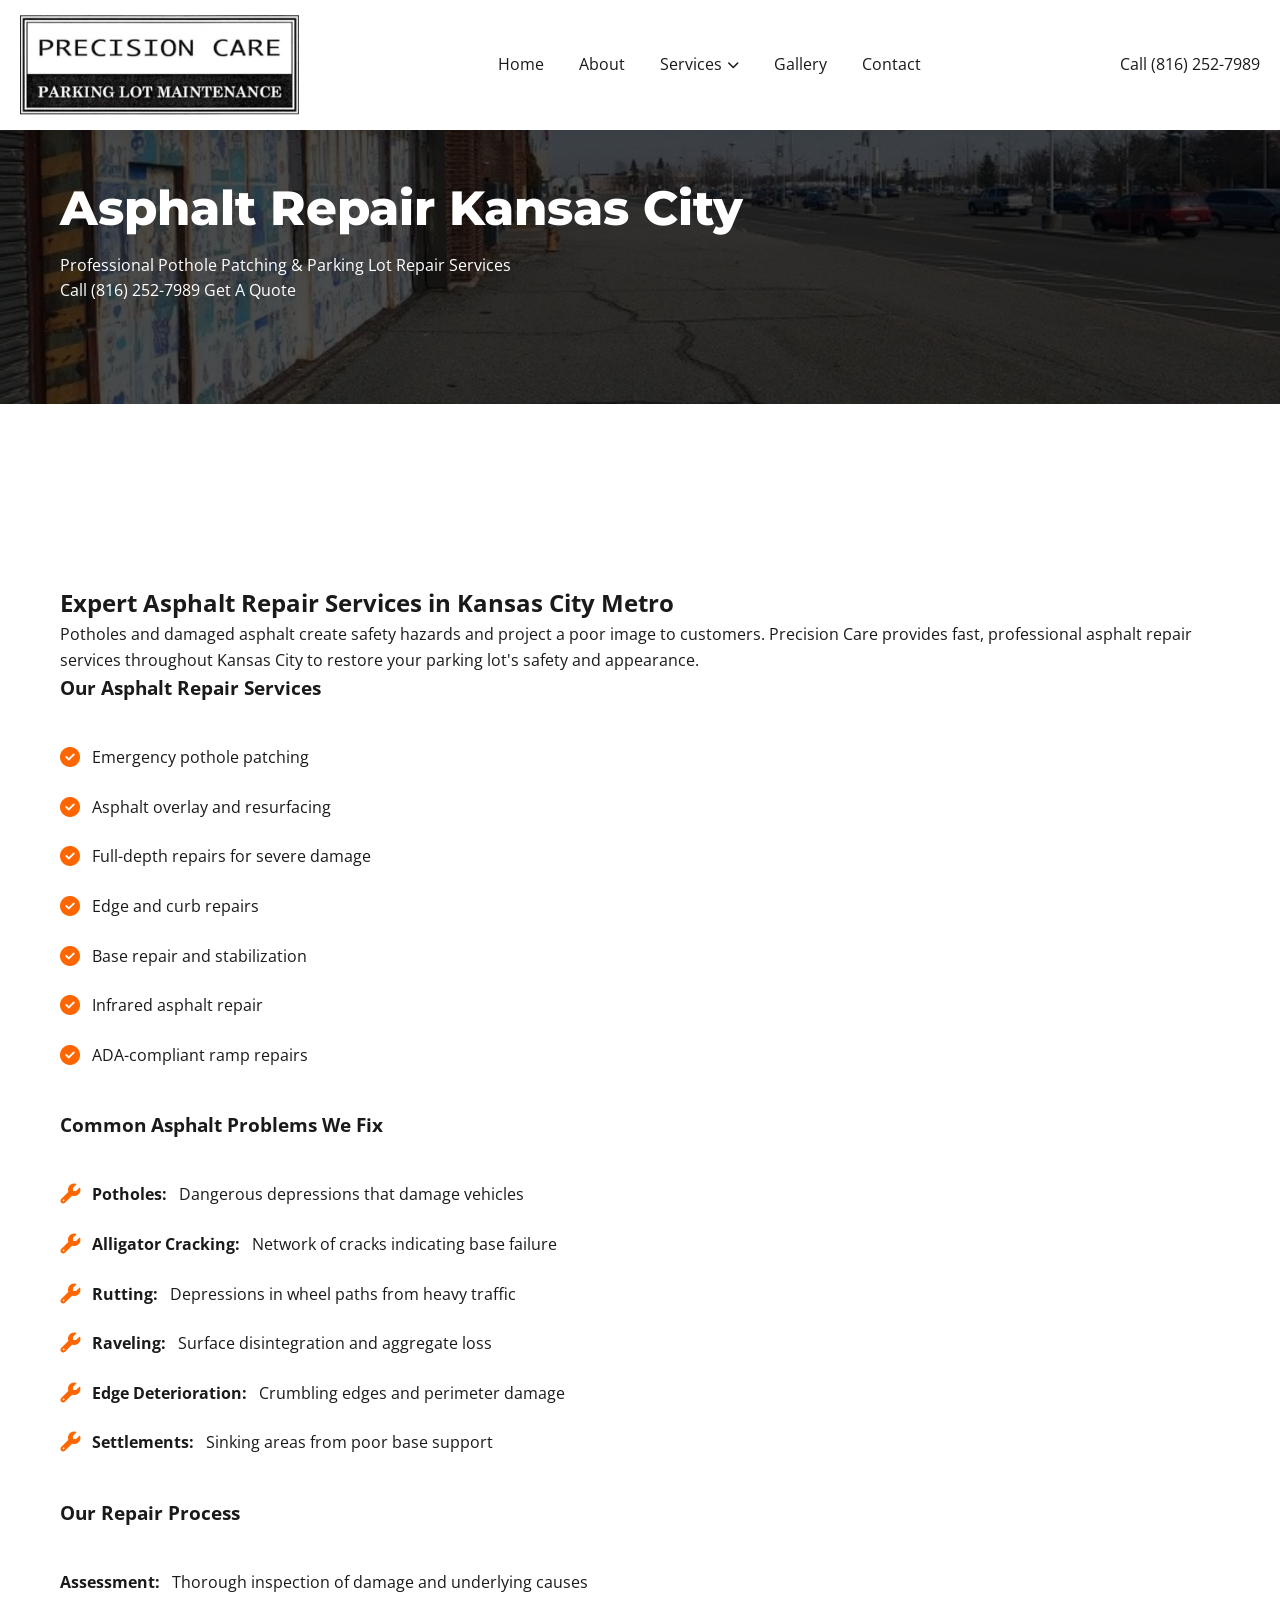
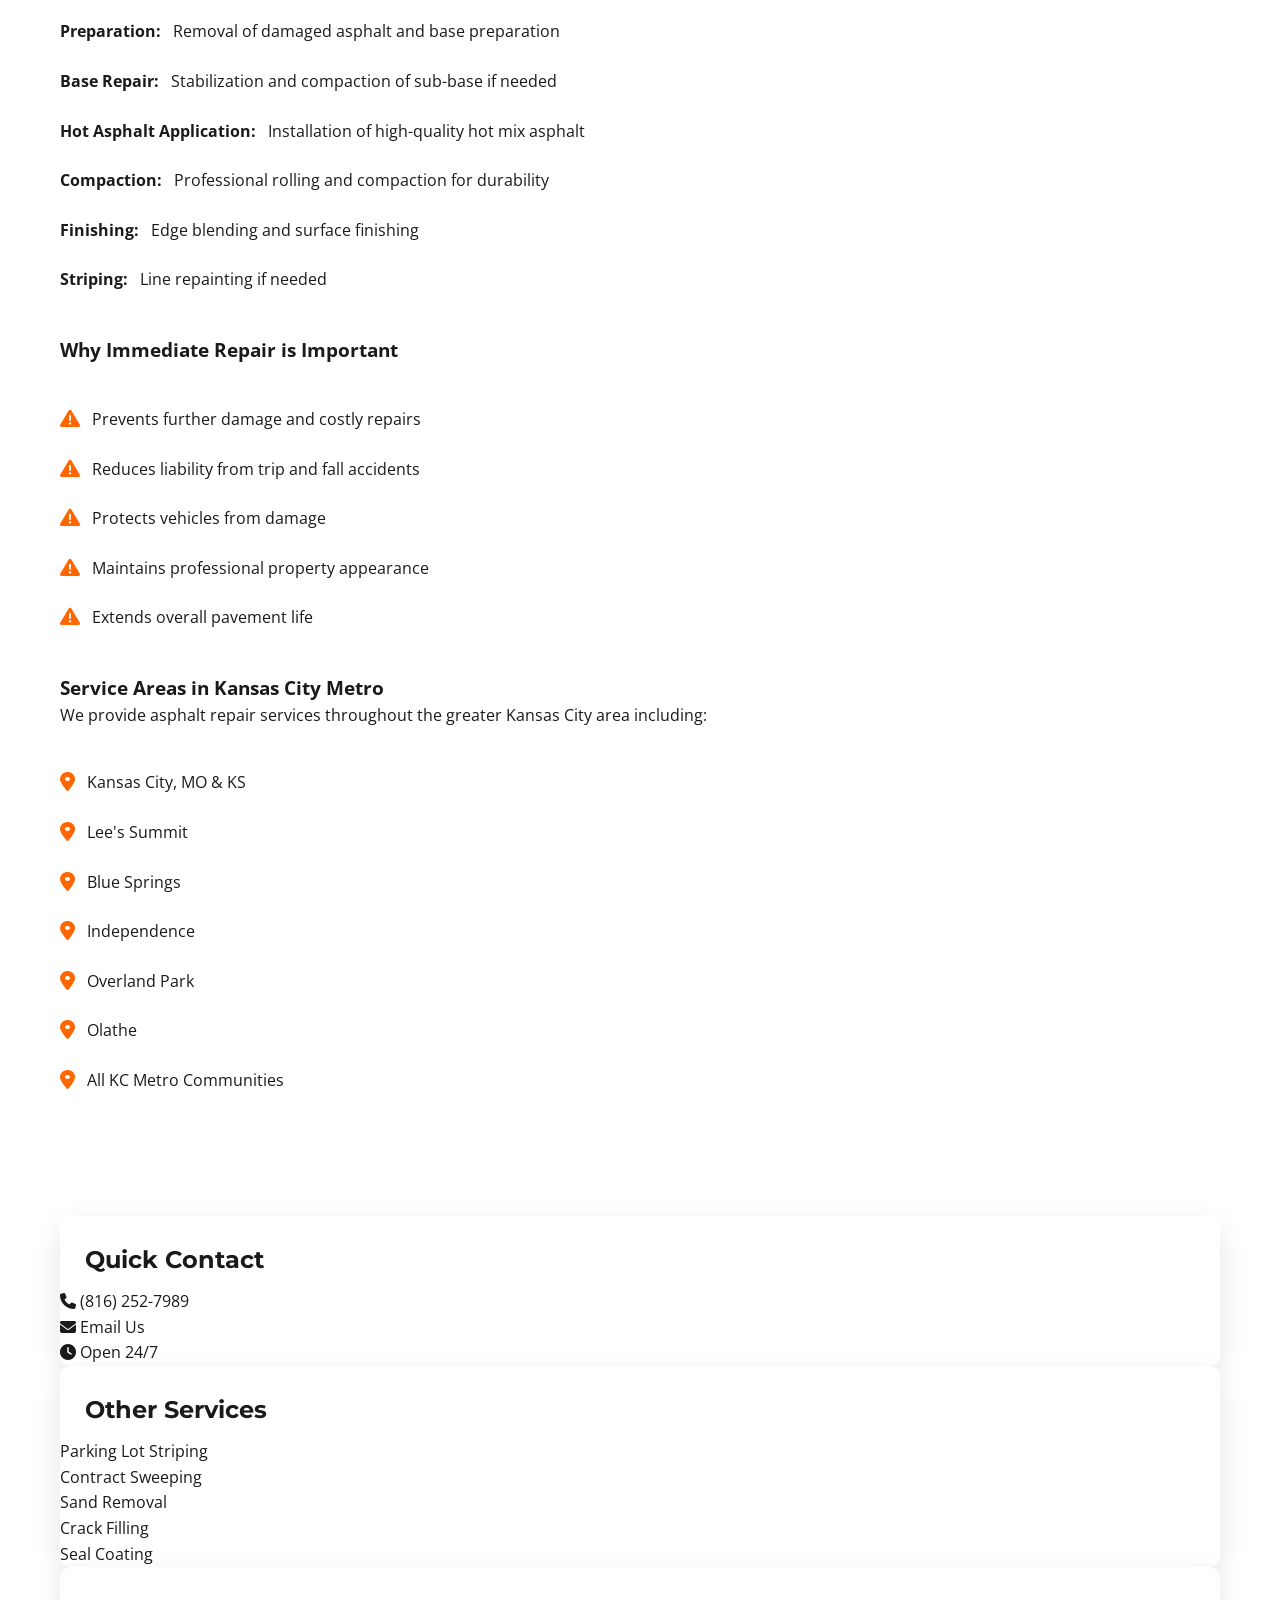
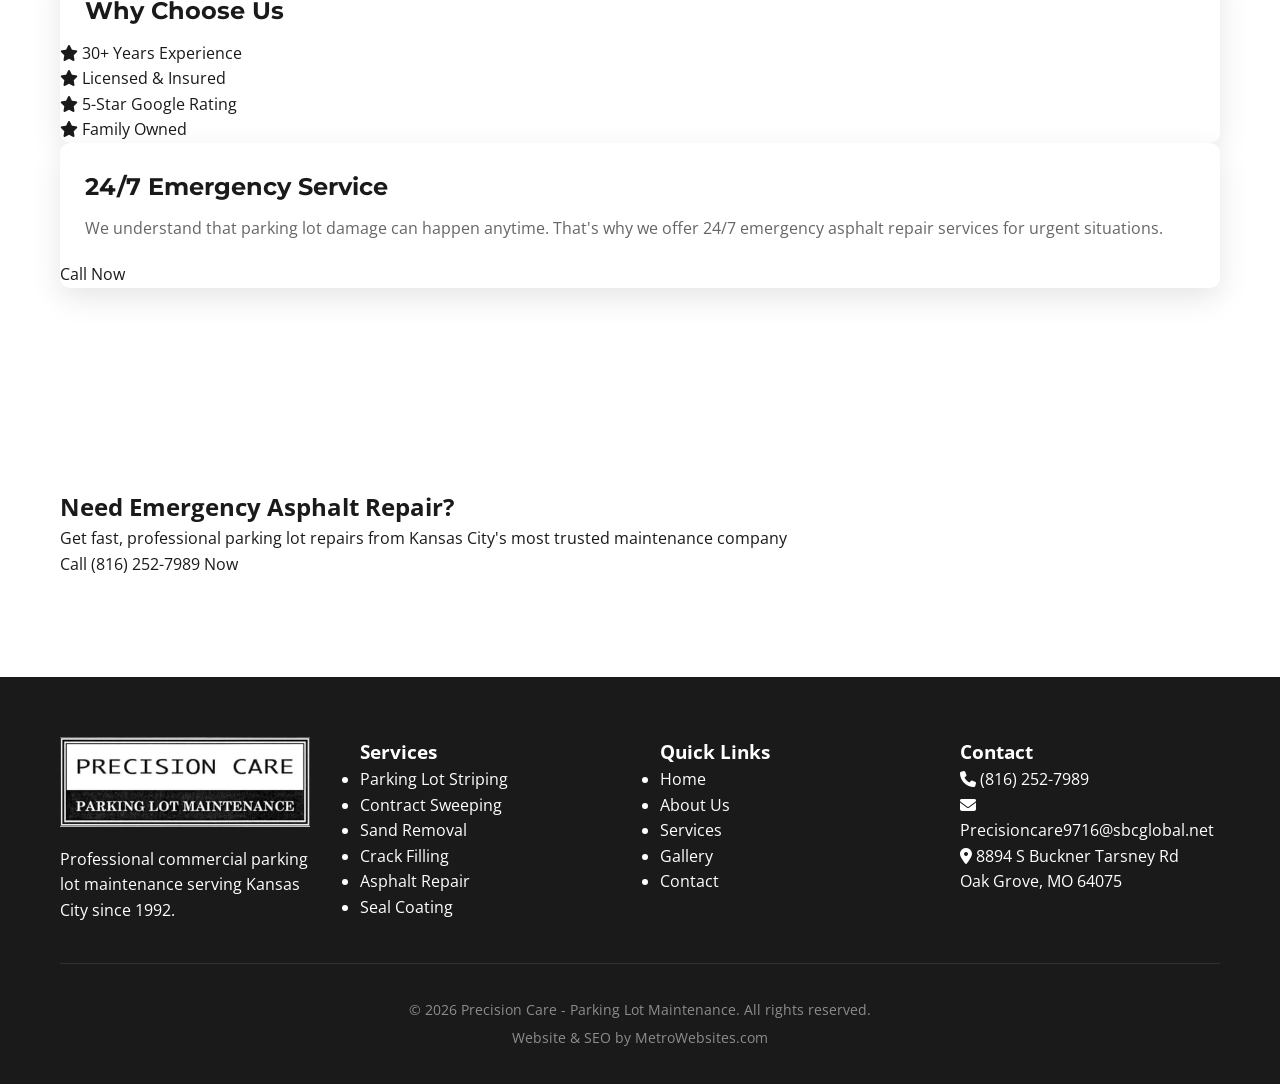
==== commit 0ed04165: "feat: Add dropdown menu to Services navigation - Add dropdown menu to Services link in header naviga" ====
--- a/services/asphalt-repair.html
+++ b/services/asphalt-repair.html
@@ -20,17 +20,29 @@
             <a href="../index.html" class="logo">
                 <img src="../images/logo-full.png" alt="Precision Care Logo">
             </a>
-            <ul class="nav-links">
+            <ul class="nav-links" id="navLinks">
                 <li><a href="../index.html">Home</a></li>
                 <li><a href="../index.html#about">About</a></li>
-                <li><a href="../index.html#services">Services</a></li>
+                <li class="dropdown">
+                    <a href="../index.html#services" class="dropdown-toggle">Services <i class="fas fa-chevron-down"></i></a>
+                    <ul class="dropdown-menu">
+                        <li><a href="striping.html">Parking Lot Striping</a></li>
+                        <li><a href="sweeping.html">Contract Sweeping</a></li>
+                        <li><a href="sand-removal.html">Sand Removal</a></li>
+                        <li><a href="crack-filling.html">Crack Filling</a></li>
+                        <li><a href="asphalt-repair.html">Asphalt Repair</a></li>
+                        <li><a href="seal-coating.html">Seal Coating</a></li>
+                    </ul>
+                </li>
                 <li><a href="../index.html#gallery">Gallery</a></li>
                 <li><a href="../index.html#contact">Contact</a></li>
             </ul>
             <a href="tel:8162527989" class="cta-button">Call (816) 252-7989</a>
-            <div class="mobile-menu-toggle">
-                <i class="fas fa-bars"></i>
-            </div>
+            <button class="mobile-menu-toggle" id="mobileMenuToggle">
+                <span></span>
+                <span></span>
+                <span></span>
+            </button>
         </div>
     </nav>
 
--- a/css/styles.css
+++ b/css/styles.css
@@ -146,6 +146,80 @@
     transform: translateY(-2px);
 }
 
+/* Dropdown Menu Styles */
+.dropdown {
+    position: relative;
+}
+
+.dropdown-toggle {
+    display: flex;
+    align-items: center;
+    gap: 5px;
+    cursor: pointer;
+}
+
+.dropdown-toggle i {
+    font-size: 12px;
+    transition: transform 0.3s ease;
+}
+
+.dropdown.active .dropdown-toggle i {
+    transform: rotate(180deg);
+}
+
+.dropdown-menu {
+    position: absolute;
+    top: 100%;
+    left: 0;
+    background: var(--white);
+    min-width: 240px;
+    box-shadow: 0 10px 30px rgba(0, 0, 0, 0.15);
+    border-radius: 8px;
+    padding: 10px 0;
+    list-style: none;
+    opacity: 0;
+    visibility: hidden;
+    transform: translateY(-10px);
+    transition: all 0.3s ease;
+    z-index: 1000;
+    margin-top: 15px;
+}
+
+.dropdown:hover .dropdown-menu,
+.dropdown.active .dropdown-menu {
+    opacity: 1;
+    visibility: visible;
+    transform: translateY(0);
+}
+
+.dropdown-menu li {
+    margin: 0;
+}
+
+.dropdown-menu a {
+    display: block;
+    padding: 12px 25px;
+    color: var(--text-dark);
+    text-decoration: none;
+    font-family: var(--font-primary);
+    font-weight: 500;
+    font-size: 14px;
+    text-transform: none;
+    letter-spacing: 0;
+    transition: all 0.3s ease;
+    position: relative;
+}
+
+.dropdown-menu a::after {
+    display: none;
+}
+
+.dropdown-menu a:hover {
+    background: var(--light-bg);
+    color: var(--secondary-color);
+    padding-left: 30px;
+}
+
 .mobile-menu-toggle {
     display: none;
     flex-direction: column;
@@ -1197,6 +1271,38 @@
         left: 0;
     }
     
+    /* Mobile Dropdown Styles */
+    .dropdown {
+        width: 100%;
+    }
+    
+    .dropdown-menu {
+        position: static;
+        opacity: 1;
+        visibility: visible;
+        transform: none;
+        box-shadow: none;
+        background: var(--light-bg);
+        margin-top: 10px;
+        border-radius: 5px;
+        max-height: 0;
+        overflow: hidden;
+        transition: max-height 0.3s ease;
+    }
+    
+    .dropdown.active .dropdown-menu {
+        max-height: 400px;
+    }
+    
+    .dropdown-menu a {
+        padding: 12px 20px;
+        font-size: 14px;
+    }
+    
+    .dropdown-toggle {
+        justify-content: center;
+    }
+    
     .hero-title {
         font-size: 40px;
     }
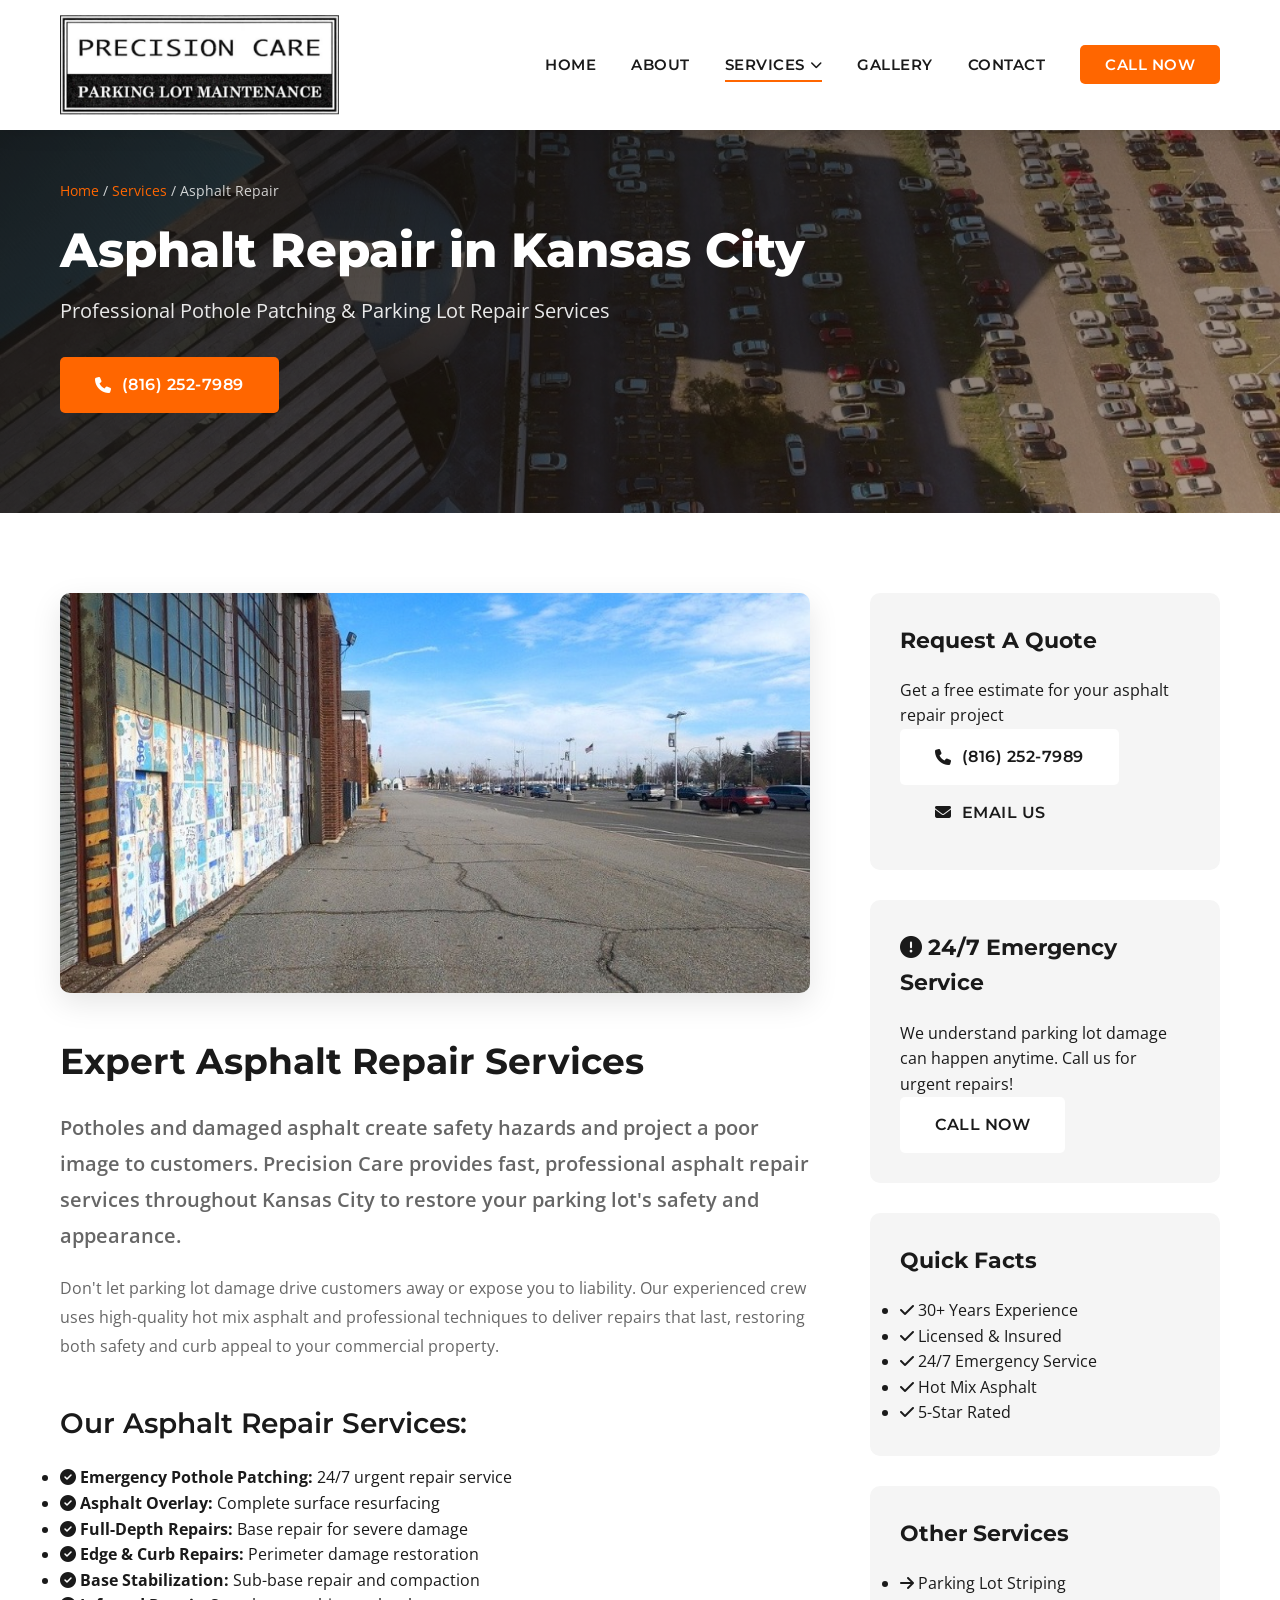
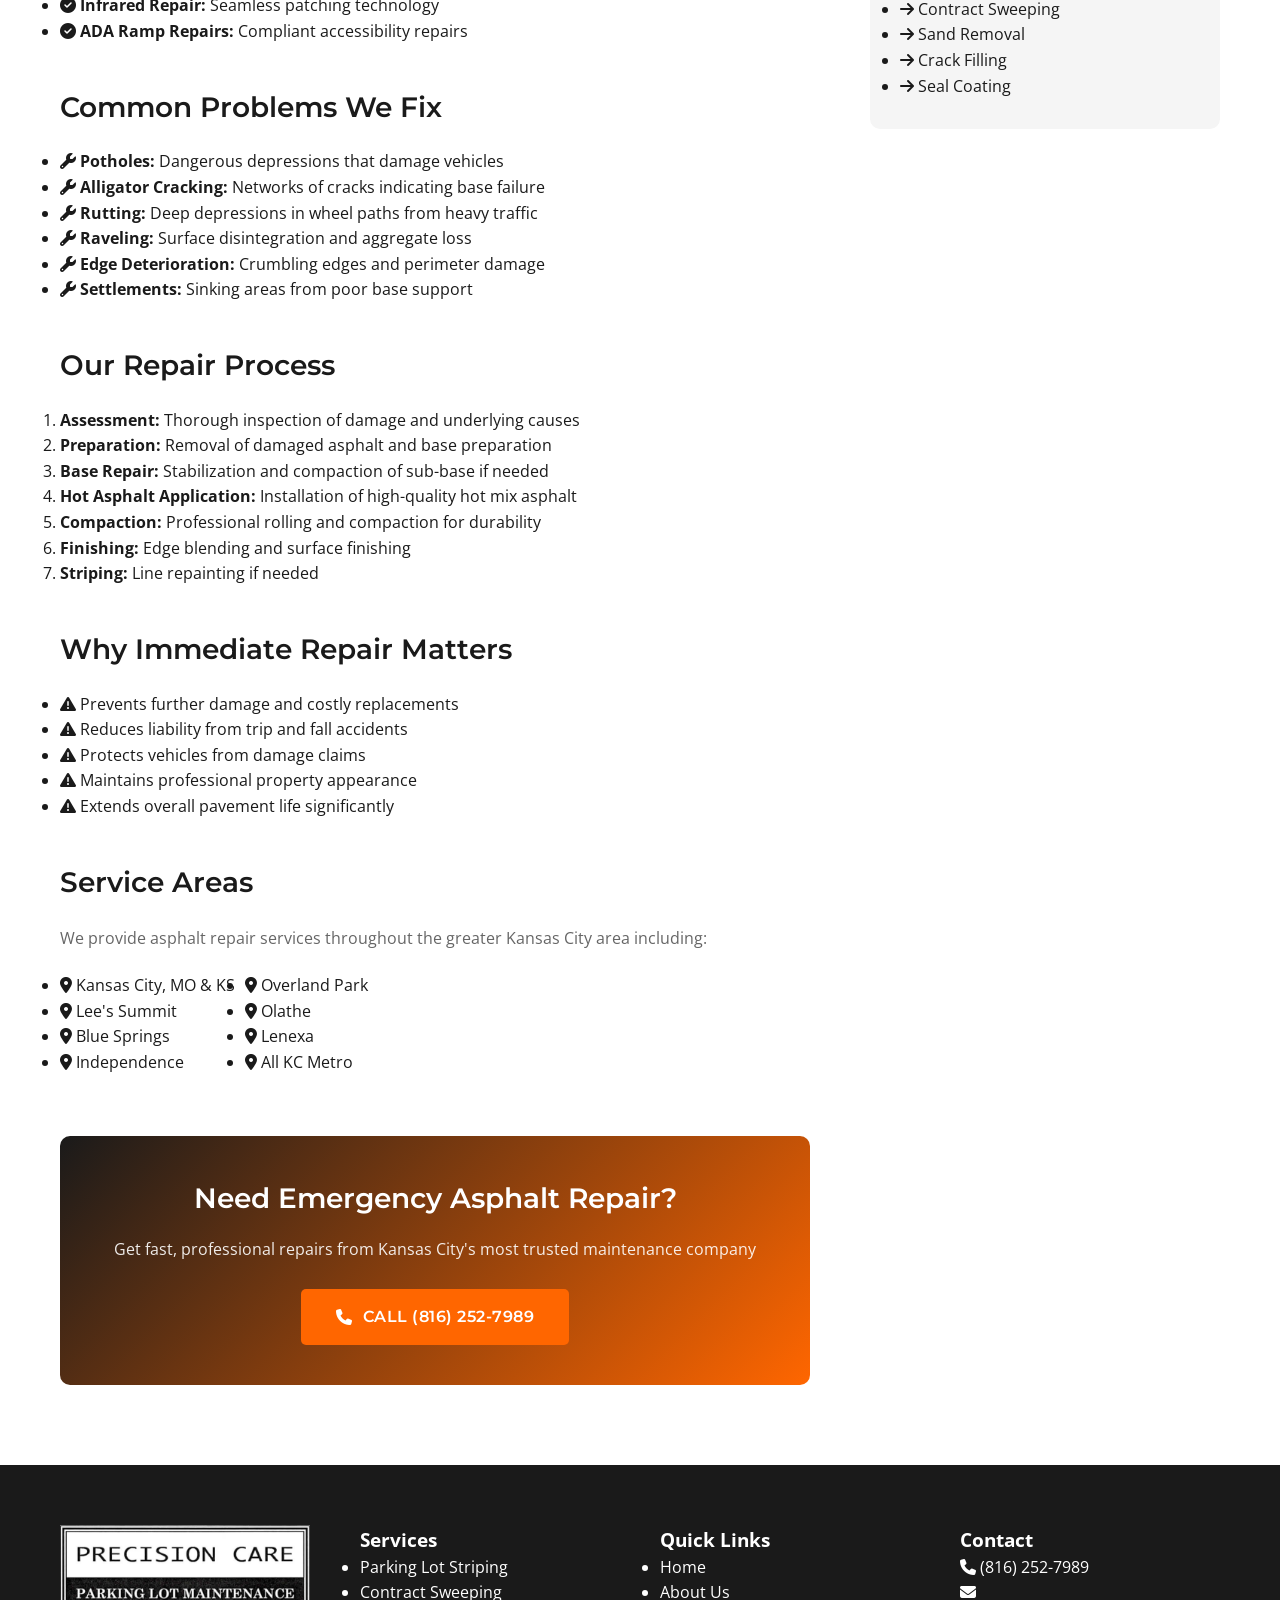
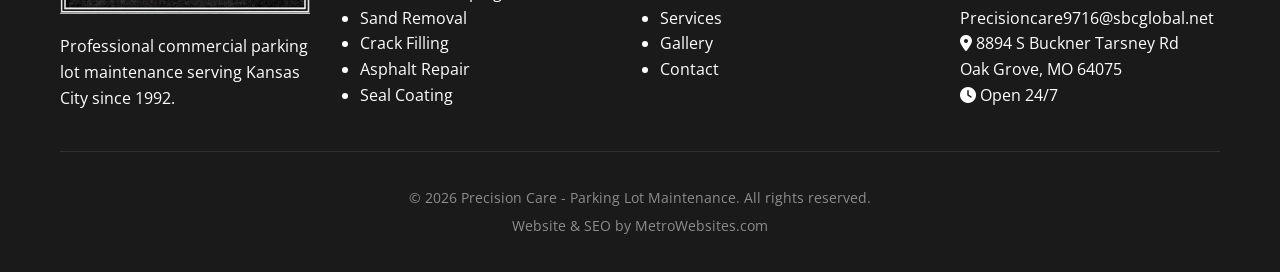
==== commit 7d6ec6c0: "fix: Rebuild service pages to match professional template - Completely rebuilt sand-removal, crack-f" ====
--- a/services/asphalt-repair.html
+++ b/services/asphalt-repair.html
@@ -5,26 +5,35 @@
     <meta name="viewport" content="width=device-width, initial-scale=1.0">
     <meta name="description" content="Professional asphalt repair and pothole patching in Kansas City. Expert parking lot repair services for commercial properties throughout the KC metro area.">
     <meta name="keywords" content="asphalt repair Kansas City, pothole repair KC, parking lot patching, commercial asphalt repair Missouri, Kansas City parking lot repair, pothole patching service">
-    <title>Asphalt Repair Kansas City | Pothole Patching KC | Precision Care</title>
+    <meta name="geo.region" content="US-MO">
+    <meta name="geo.placename" content="Kansas City">
+    <title>Asphalt Repair Kansas City | Pothole Patching KC</title>
     <link rel="icon" type="image/png" href="../images/icon-circle.png">
     <link rel="stylesheet" href="../css/styles.css">
-    <link rel="stylesheet" href="https://cdnjs.cloudflare.com/ajax/libs/font-awesome/6.4.0/css/all.min.css">
     <link rel="preconnect" href="https://fonts.googleapis.com">
     <link rel="preconnect" href="https://fonts.gstatic.com" crossorigin>
-    <link href="https://fonts.googleapis.com/css2?family=Montserrat:wght@300;400;500;600;700;800&family=Open+Sans:wght@300;400;600;700&display=swap" rel="stylesheet">
+    <link href="https://fonts.googleapis.com/css2?family=Montserrat:wght@400;600;700;800&family=Open+Sans:wght@400;600&display=swap" rel="stylesheet">
+    <link rel="stylesheet" href="https://cdnjs.cloudflare.com/ajax/libs/font-awesome/6.4.0/css/all.min.css">
 </head>
 <body>
     <!-- Navigation -->
-    <nav class="navbar">
-        <div class="nav-container">
-            <a href="../index.html" class="logo">
-                <img src="../images/logo-full.png" alt="Precision Care Logo">
-            </a>
+    <nav class="navbar" id="navbar">
+        <div class="container nav-container">
+            <div class="logo">
+                <a href="../index.html">
+                    <img src="../images/logo-full.png" alt="Precision Care Logo">
+                </a>
+            </div>
+            <button class="mobile-menu-toggle" id="mobileMenuToggle">
+                <span></span>
+                <span></span>
+                <span></span>
+            </button>
             <ul class="nav-links" id="navLinks">
-                <li><a href="../index.html">Home</a></li>
-                <li><a href="../index.html#about">About</a></li>
+                <li><a href="../index.html" class="nav-link">Home</a></li>
+                <li><a href="../index.html#about" class="nav-link">About</a></li>
                 <li class="dropdown">
-                    <a href="../index.html#services" class="dropdown-toggle">Services <i class="fas fa-chevron-down"></i></a>
+                    <a href="../index.html#services" class="nav-link dropdown-toggle active">Services <i class="fas fa-chevron-down"></i></a>
                     <ul class="dropdown-menu">
                         <li><a href="striping.html">Parking Lot Striping</a></li>
                         <li><a href="sweeping.html">Contract Sweeping</a></li>
@@ -34,137 +43,142 @@
                         <li><a href="seal-coating.html">Seal Coating</a></li>
                     </ul>
                 </li>
-                <li><a href="../index.html#gallery">Gallery</a></li>
-                <li><a href="../index.html#contact">Contact</a></li>
+                <li><a href="../index.html#gallery" class="nav-link">Gallery</a></li>
+                <li><a href="../index.html#contact" class="nav-link">Contact</a></li>
+                <li><a href="tel:8162527989" class="nav-link cta-btn">Call Now</a></li>
             </ul>
-            <a href="tel:8162527989" class="cta-button">Call (816) 252-7989</a>
-            <button class="mobile-menu-toggle" id="mobileMenuToggle">
-                <span></span>
-                <span></span>
-                <span></span>
-            </button>
         </div>
     </nav>
 
-    <!-- Hero Section -->
-    <section class="service-hero" style="background: linear-gradient(rgba(0, 0, 0, 0.7), rgba(0, 0, 0, 0.7)), url('../images/parking-lot-1.jpg') center/cover no-repeat;">
+    <!-- Service Hero -->
+    <section class="service-hero">
+        <div class="service-hero-overlay"></div>
         <div class="container">
-            <h1>Asphalt Repair Kansas City</h1>
-            <p>Professional Pothole Patching & Parking Lot Repair Services</p>
-            <div class="hero-cta">
-                <a href="tel:8162527989" class="cta-button">Call (816) 252-7989</a>
-                <a href="mailto:Precisioncare9716@sbcglobal.net" class="cta-button-secondary">Get A Quote</a>
+            <div class="service-hero-content">
+                <div class="breadcrumb">
+                    <a href="../index.html">Home</a> / <a href="../index.html#services">Services</a> / <span>Asphalt Repair</span>
+                </div>
+                <h1>Asphalt Repair in Kansas City</h1>
+                <p class="service-hero-subtitle">Professional Pothole Patching & Parking Lot Repair Services</p>
+                <a href="tel:8162527989" class="btn btn-primary"><i class="fas fa-phone"></i> (816) 252-7989</a>
             </div>
         </div>
     </section>
 
-    <!-- Service Details -->
-    <section class="service-details">
+    <!-- Service Content -->
+    <section class="service-content">
         <div class="container">
-            <div class="service-content">
-                <h2>Expert Asphalt Repair Services in Kansas City Metro</h2>
-                <p>Potholes and damaged asphalt create safety hazards and project a poor image to customers. Precision Care provides fast, professional asphalt repair services throughout Kansas City to restore your parking lot's safety and appearance.</p>
-                
-                <h3>Our Asphalt Repair Services</h3>
-                <ul class="service-list">
-                    <li><i class="fas fa-check-circle"></i> Emergency pothole patching</li>
-                    <li><i class="fas fa-check-circle"></i> Asphalt overlay and resurfacing</li>
-                    <li><i class="fas fa-check-circle"></i> Full-depth repairs for severe damage</li>
-                    <li><i class="fas fa-check-circle"></i> Edge and curb repairs</li>
-                    <li><i class="fas fa-check-circle"></i> Base repair and stabilization</li>
-                    <li><i class="fas fa-check-circle"></i> Infrared asphalt repair</li>
-                    <li><i class="fas fa-check-circle"></i> ADA-compliant ramp repairs</li>
-                </ul>
-
-                <h3>Common Asphalt Problems We Fix</h3>
-                <ul class="service-list">
-                    <li><i class="fas fa-wrench"></i> <strong>Potholes:</strong> Dangerous depressions that damage vehicles</li>
-                    <li><i class="fas fa-wrench"></i> <strong>Alligator Cracking:</strong> Network of cracks indicating base failure</li>
-                    <li><i class="fas fa-wrench"></i> <strong>Rutting:</strong> Depressions in wheel paths from heavy traffic</li>
-                    <li><i class="fas fa-wrench"></i> <strong>Raveling:</strong> Surface disintegration and aggregate loss</li>
-                    <li><i class="fas fa-wrench"></i> <strong>Edge Deterioration:</strong> Crumbling edges and perimeter damage</li>
-                    <li><i class="fas fa-wrench"></i> <strong>Settlements:</strong> Sinking areas from poor base support</li>
-                </ul>
-
-                <h3>Our Repair Process</h3>
-                <ol class="service-list">
-                    <li><strong>Assessment:</strong> Thorough inspection of damage and underlying causes</li>
-                    <li><strong>Preparation:</strong> Removal of damaged asphalt and base preparation</li>
-                    <li><strong>Base Repair:</strong> Stabilization and compaction of sub-base if needed</li>
-                    <li><strong>Hot Asphalt Application:</strong> Installation of high-quality hot mix asphalt</li>
-                    <li><strong>Compaction:</strong> Professional rolling and compaction for durability</li>
-                    <li><strong>Finishing:</strong> Edge blending and surface finishing</li>
-                    <li><strong>Striping:</strong> Line repainting if needed</li>
-                </ol>
-
-                <h3>Why Immediate Repair is Important</h3>
-                <ul class="service-list">
-                    <li><i class="fas fa-exclamation-triangle"></i> Prevents further damage and costly repairs</li>
-                    <li><i class="fas fa-exclamation-triangle"></i> Reduces liability from trip and fall accidents</li>
-                    <li><i class="fas fa-exclamation-triangle"></i> Protects vehicles from damage</li>
-                    <li><i class="fas fa-exclamation-triangle"></i> Maintains professional property appearance</li>
-                    <li><i class="fas fa-exclamation-triangle"></i> Extends overall pavement life</li>
-                </ul>
-
-                <h3>Service Areas in Kansas City Metro</h3>
-                <p>We provide asphalt repair services throughout the greater Kansas City area including:</p>
-                <ul class="service-list">
-                    <li><i class="fas fa-map-marker-alt"></i> Kansas City, MO & KS</li>
-                    <li><i class="fas fa-map-marker-alt"></i> Lee's Summit</li>
-                    <li><i class="fas fa-map-marker-alt"></i> Blue Springs</li>
-                    <li><i class="fas fa-map-marker-alt"></i> Independence</li>
-                    <li><i class="fas fa-map-marker-alt"></i> Overland Park</li>
-                    <li><i class="fas fa-map-marker-alt"></i> Olathe</li>
-                    <li><i class="fas fa-map-marker-alt"></i> All KC Metro Communities</li>
-                </ul>
-            </div>
-
-            <div class="service-sidebar">
-                <div class="service-card">
-                    <h3>Quick Contact</h3>
-                    <div class="contact-info">
-                        <p><i class="fas fa-phone"></i> <a href="tel:8162527989">(816) 252-7989</a></p>
-                        <p><i class="fas fa-envelope"></i> <a href="mailto:Precisioncare9716@sbcglobal.net">Email Us</a></p>
-                        <p><i class="fas fa-clock"></i> Open 24/7</p>
-                    </div>
-                </div>
-
-                <div class="service-card">
-                    <h3>Other Services</h3>
-                    <ul class="service-menu">
-                        <li><a href="striping.html">Parking Lot Striping</a></li>
-                        <li><a href="sweeping.html">Contract Sweeping</a></li>
-                        <li><a href="sand-removal.html">Sand Removal</a></li>
-                        <li><a href="crack-filling.html">Crack Filling</a></li>
-                        <li><a href="seal-coating.html">Seal Coating</a></li>
-                    </ul>
-                </div>
-
-                <div class="service-card">
-                    <h3>Why Choose Us</h3>
-                    <ul class="why-list">
-                        <li><i class="fas fa-star"></i> 30+ Years Experience</li>
-                        <li><i class="fas fa-star"></i> Licensed & Insured</li>
-                        <li><i class="fas fa-star"></i> 5-Star Google Rating</li>
-                        <li><i class="fas fa-star"></i> Family Owned</li>
-                    </ul>
-                </div>
-
-                <div class="service-card highlight">
-                    <h3>24/7 Emergency Service</h3>
-                    <p>We understand that parking lot damage can happen anytime. That's why we offer 24/7 emergency asphalt repair services for urgent situations.</p>
-                    <a href="tel:8162527989" class="cta-button">Call Now</a>
-                </div>
-            </div>
-        </div>
-    </section>
-
-    <!-- CTA Section -->
-    <section class="service-cta">
-        <div class="container">
-            <h2>Need Emergency Asphalt Repair?</h2>
-            <p>Get fast, professional parking lot repairs from Kansas City's most trusted maintenance company</p>
-            <a href="tel:8162527989" class="cta-button">Call (816) 252-7989 Now</a>
+            <div class="service-layout">
+                <div class="service-main">
+                    <img src="../images/parking-lot-1.jpg" alt="Professional asphalt repair in Kansas City" class="service-featured-image">
+                    
+                    <h2>Expert Asphalt Repair Services</h2>
+                    <p class="lead">Potholes and damaged asphalt create safety hazards and project a poor image to customers. Precision Care provides fast, professional asphalt repair services throughout Kansas City to restore your parking lot's safety and appearance.</p>
+                    
+                    <p>Don't let parking lot damage drive customers away or expose you to liability. Our experienced crew uses high-quality hot mix asphalt and professional techniques to deliver repairs that last, restoring both safety and curb appeal to your commercial property.</p>
+
+                    <h3>Our Asphalt Repair Services:</h3>
+                    <ul>
+                        <li><i class="fas fa-check-circle"></i> <strong>Emergency Pothole Patching:</strong> 24/7 urgent repair service</li>
+                        <li><i class="fas fa-check-circle"></i> <strong>Asphalt Overlay:</strong> Complete surface resurfacing</li>
+                        <li><i class="fas fa-check-circle"></i> <strong>Full-Depth Repairs:</strong> Base repair for severe damage</li>
+                        <li><i class="fas fa-check-circle"></i> <strong>Edge & Curb Repairs:</strong> Perimeter damage restoration</li>
+                        <li><i class="fas fa-check-circle"></i> <strong>Base Stabilization:</strong> Sub-base repair and compaction</li>
+                        <li><i class="fas fa-check-circle"></i> <strong>Infrared Repair:</strong> Seamless patching technology</li>
+                        <li><i class="fas fa-check-circle"></i> <strong>ADA Ramp Repairs:</strong> Compliant accessibility repairs</li>
+                    </ul>
+
+                    <h3>Common Problems We Fix</h3>
+                    <ul>
+                        <li><i class="fas fa-wrench"></i> <strong>Potholes:</strong> Dangerous depressions that damage vehicles</li>
+                        <li><i class="fas fa-wrench"></i> <strong>Alligator Cracking:</strong> Networks of cracks indicating base failure</li>
+                        <li><i class="fas fa-wrench"></i> <strong>Rutting:</strong> Deep depressions in wheel paths from heavy traffic</li>
+                        <li><i class="fas fa-wrench"></i> <strong>Raveling:</strong> Surface disintegration and aggregate loss</li>
+                        <li><i class="fas fa-wrench"></i> <strong>Edge Deterioration:</strong> Crumbling edges and perimeter damage</li>
+                        <li><i class="fas fa-wrench"></i> <strong>Settlements:</strong> Sinking areas from poor base support</li>
+                    </ul>
+
+                    <h3>Our Repair Process</h3>
+                    <ol>
+                        <li><strong>Assessment:</strong> Thorough inspection of damage and underlying causes</li>
+                        <li><strong>Preparation:</strong> Removal of damaged asphalt and base preparation</li>
+                        <li><strong>Base Repair:</strong> Stabilization and compaction of sub-base if needed</li>
+                        <li><strong>Hot Asphalt Application:</strong> Installation of high-quality hot mix asphalt</li>
+                        <li><strong>Compaction:</strong> Professional rolling and compaction for durability</li>
+                        <li><strong>Finishing:</strong> Edge blending and surface finishing</li>
+                        <li><strong>Striping:</strong> Line repainting if needed</li>
+                    </ol>
+
+                    <h3>Why Immediate Repair Matters</h3>
+                    <ul>
+                        <li><i class="fas fa-exclamation-triangle"></i> Prevents further damage and costly replacements</li>
+                        <li><i class="fas fa-exclamation-triangle"></i> Reduces liability from trip and fall accidents</li>
+                        <li><i class="fas fa-exclamation-triangle"></i> Protects vehicles from damage claims</li>
+                        <li><i class="fas fa-exclamation-triangle"></i> Maintains professional property appearance</li>
+                        <li><i class="fas fa-exclamation-triangle"></i> Extends overall pavement life significantly</li>
+                    </ul>
+
+                    <h3>Service Areas</h3>
+                    <p>We provide asphalt repair services throughout the greater Kansas City area including:</p>
+                    <div class="service-areas">
+                        <ul>
+                            <li><i class="fas fa-map-marker-alt"></i> Kansas City, MO & KS</li>
+                            <li><i class="fas fa-map-marker-alt"></i> Lee's Summit</li>
+                            <li><i class="fas fa-map-marker-alt"></i> Blue Springs</li>
+                            <li><i class="fas fa-map-marker-alt"></i> Independence</li>
+                        </ul>
+                        <ul>
+                            <li><i class="fas fa-map-marker-alt"></i> Overland Park</li>
+                            <li><i class="fas fa-map-marker-alt"></i> Olathe</li>
+                            <li><i class="fas fa-map-marker-alt"></i> Lenexa</li>
+                            <li><i class="fas fa-map-marker-alt"></i> All KC Metro</li>
+                        </ul>
+                    </div>
+
+                    <div class="cta-box">
+                        <h3>Need Emergency Asphalt Repair?</h3>
+                        <p>Get fast, professional repairs from Kansas City's most trusted maintenance company</p>
+                        <a href="tel:8162527989" class="btn btn-primary"><i class="fas fa-phone"></i> Call (816) 252-7989</a>
+                    </div>
+                </div>
+
+                <aside class="service-sidebar">
+                    <div class="sidebar-card">
+                        <h3>Request A Quote</h3>
+                        <p>Get a free estimate for your asphalt repair project</p>
+                        <a href="tel:8162527989" class="btn btn-secondary"><i class="fas fa-phone"></i> (816) 252-7989</a>
+                        <a href="mailto:Precisioncare9716@sbcglobal.net" class="btn btn-outline"><i class="fas fa-envelope"></i> Email Us</a>
+                    </div>
+
+                    <div class="sidebar-card emergency">
+                        <h3><i class="fas fa-exclamation-circle"></i> 24/7 Emergency Service</h3>
+                        <p>We understand parking lot damage can happen anytime. Call us for urgent repairs!</p>
+                        <a href="tel:8162527989" class="btn btn-secondary">Call Now</a>
+                    </div>
+
+                    <div class="sidebar-card">
+                        <h3>Quick Facts</h3>
+                        <ul class="facts-list">
+                            <li><i class="fas fa-check"></i> 30+ Years Experience</li>
+                            <li><i class="fas fa-check"></i> Licensed & Insured</li>
+                            <li><i class="fas fa-check"></i> 24/7 Emergency Service</li>
+                            <li><i class="fas fa-check"></i> Hot Mix Asphalt</li>
+                            <li><i class="fas fa-check"></i> 5-Star Rated</li>
+                        </ul>
+                    </div>
+
+                    <div class="sidebar-card highlight">
+                        <h3>Other Services</h3>
+                        <ul class="services-list">
+                            <li><a href="striping.html"><i class="fas fa-arrow-right"></i> Parking Lot Striping</a></li>
+                            <li><a href="sweeping.html"><i class="fas fa-arrow-right"></i> Contract Sweeping</a></li>
+                            <li><a href="sand-removal.html"><i class="fas fa-arrow-right"></i> Sand Removal</a></li>
+                            <li><a href="crack-filling.html"><i class="fas fa-arrow-right"></i> Crack Filling</a></li>
+                            <li><a href="seal-coating.html"><i class="fas fa-arrow-right"></i> Seal Coating</a></li>
+                        </ul>
+                    </div>
+                </aside>
+            </div>
         </div>
     </section>
 
@@ -202,6 +216,7 @@
                     <p><i class="fas fa-phone"></i> <a href="tel:8162527989">(816) 252-7989</a></p>
                     <p><i class="fas fa-envelope"></i> <a href="mailto:Precisioncare9716@sbcglobal.net">Precisioncare9716@sbcglobal.net</a></p>
                     <p><i class="fas fa-map-marker-alt"></i> 8894 S Buckner Tarsney Rd<br>Oak Grove, MO 64075</p>
+                    <p><i class="fas fa-clock"></i> Open 24/7</p>
                 </div>
             </div>
             <div class="footer-bottom">
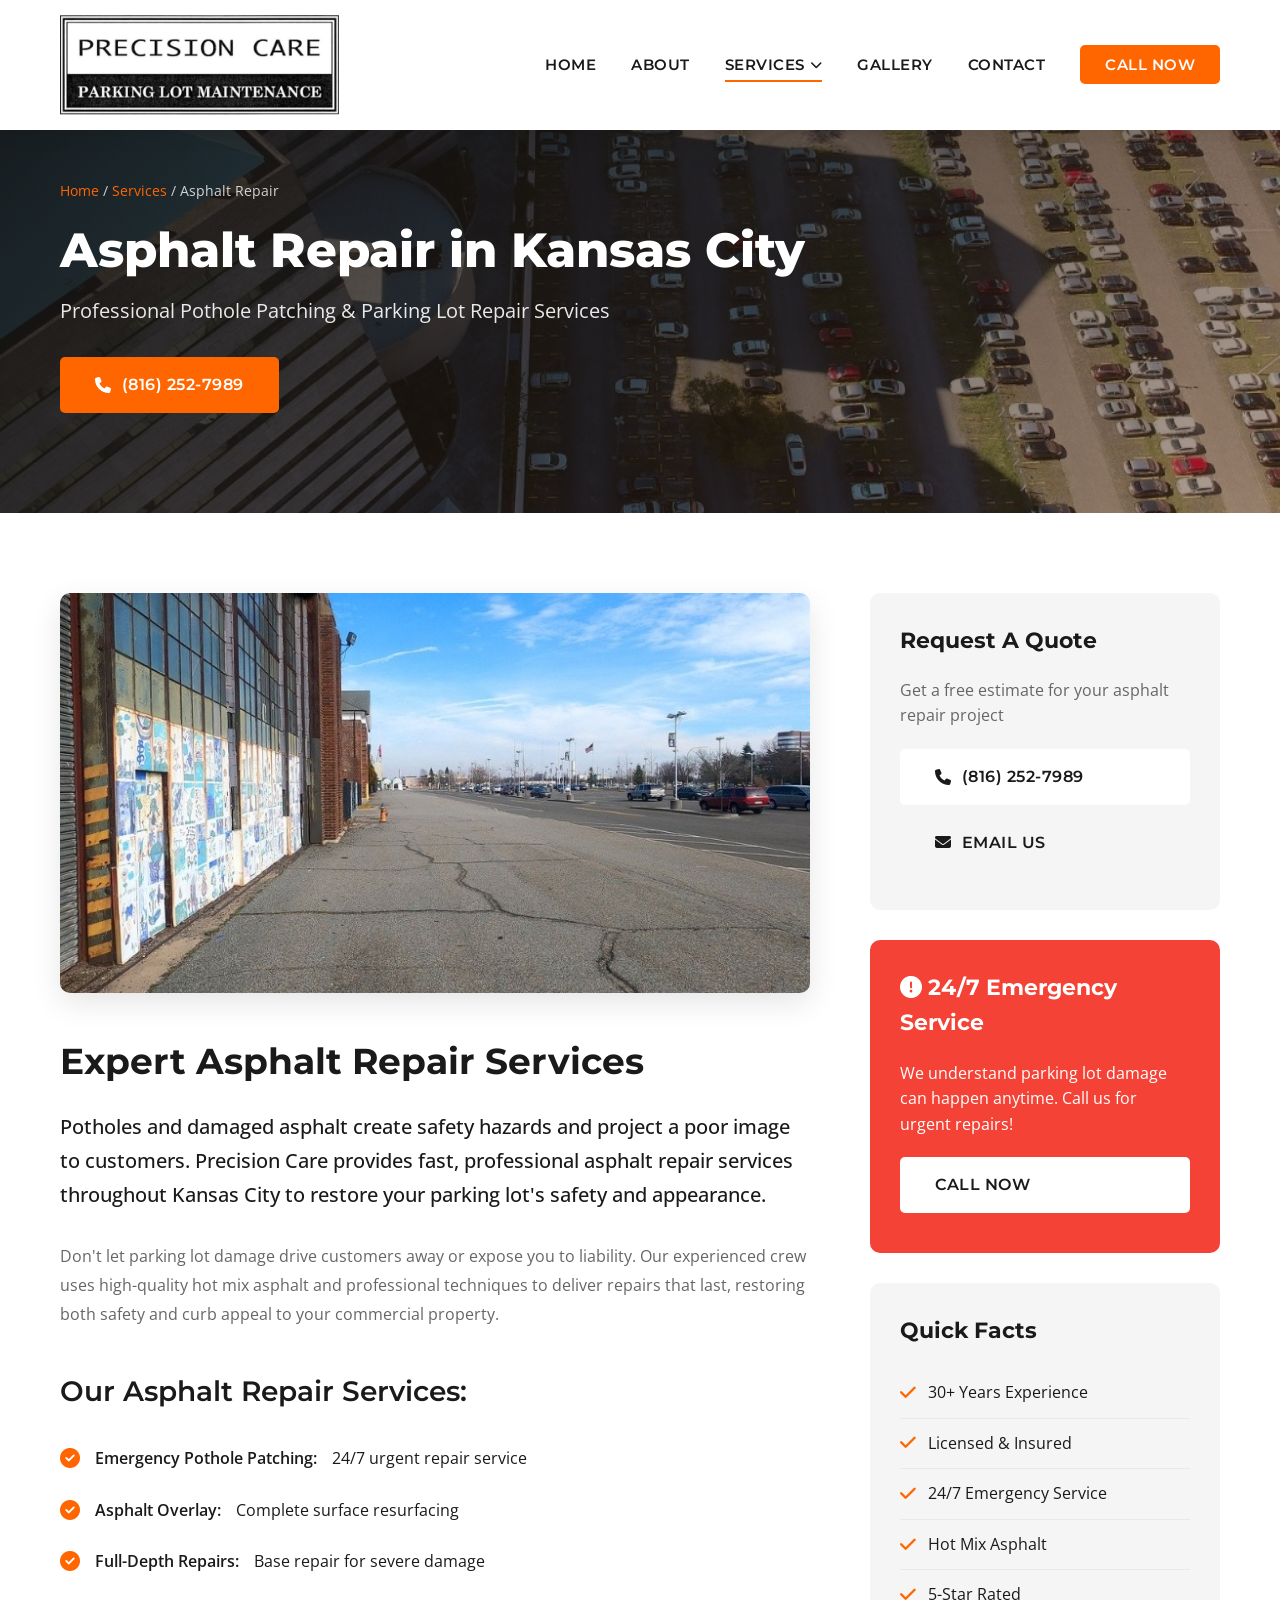
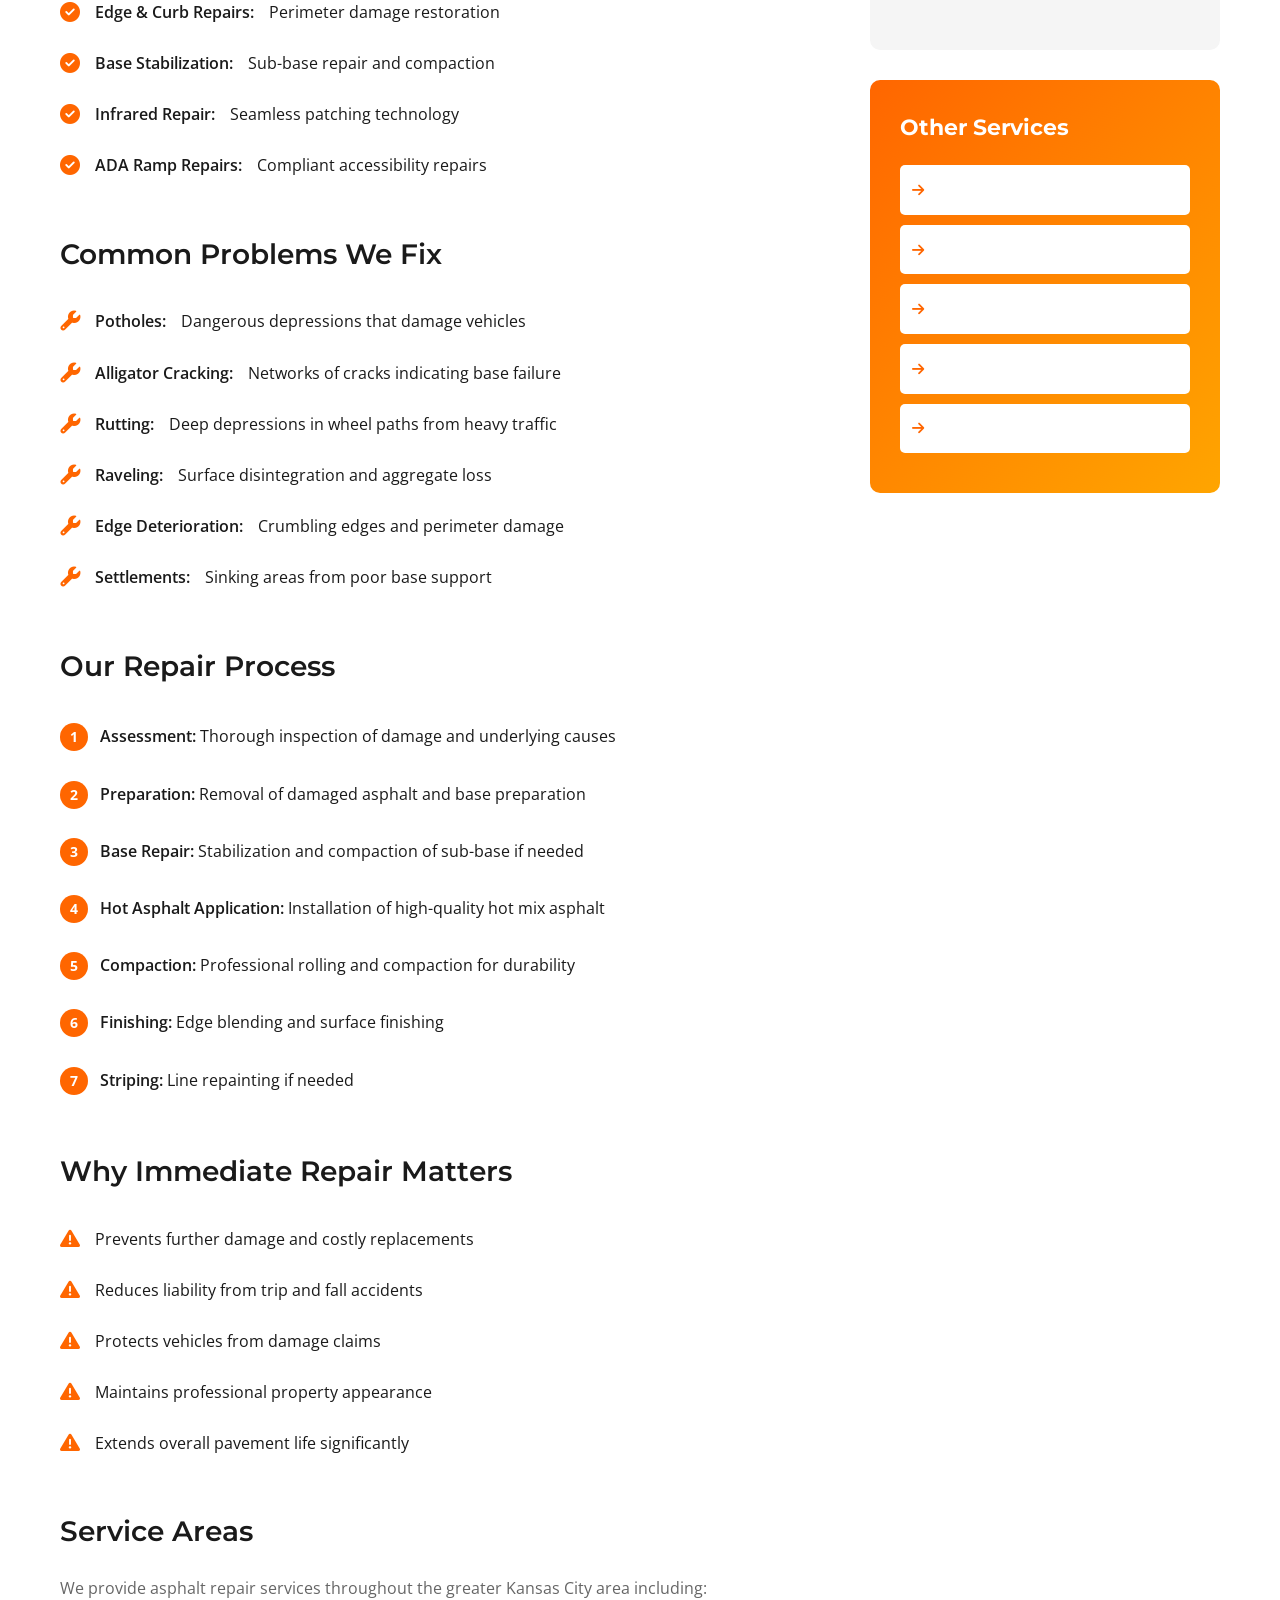
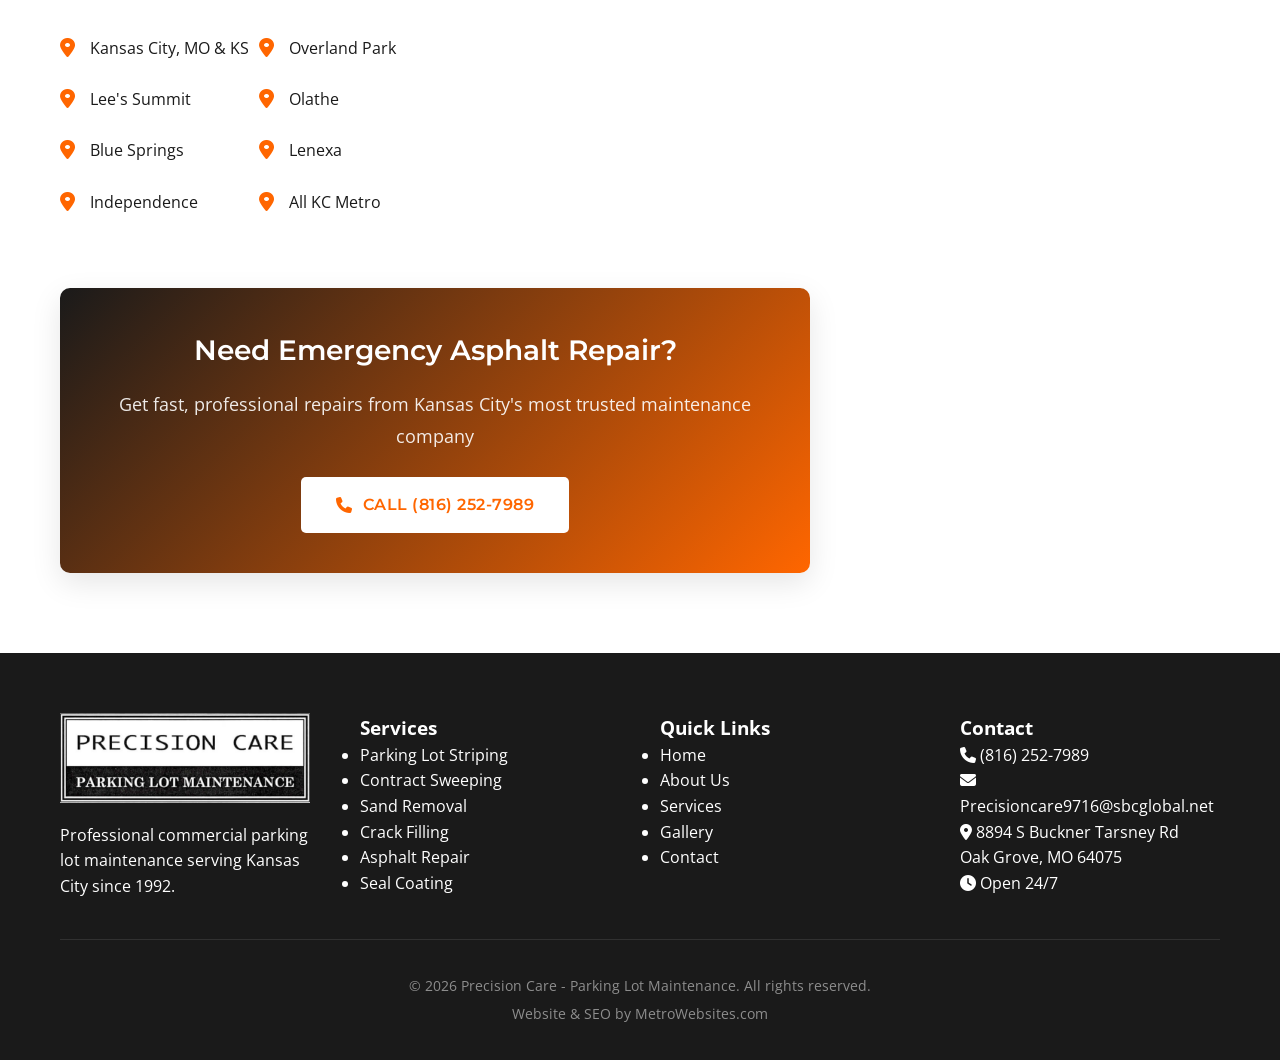
==== commit 9de62402: "fix: Prevent Services link navigation, only toggle dropdown on all screen sizes" ====
--- a/services/asphalt-repair.html
+++ b/services/asphalt-repair.html
@@ -33,7 +33,7 @@
                 <li><a href="../index.html" class="nav-link">Home</a></li>
                 <li><a href="../index.html#about" class="nav-link">About</a></li>
                 <li class="dropdown">
-                    <a href="../index.html#services" class="nav-link dropdown-toggle active">Services <i class="fas fa-chevron-down"></i></a>
+                    <a href="#" class="nav-link dropdown-toggle active">Services <i class="fas fa-chevron-down"></i></a>
                     <ul class="dropdown-menu">
                         <li><a href="striping.html">Parking Lot Striping</a></li>
                         <li><a href="sweeping.html">Contract Sweeping</a></li>
--- a/css/styles.css
+++ b/css/styles.css
@@ -46,6 +46,18 @@
     color: var(--text-dark);
     line-height: 1.6;
     overflow-x: hidden;
+    -webkit-font-smoothing: antialiased;
+    -moz-osx-font-smoothing: grayscale;
+}
+
+/* Touch optimization for mobile */
+* {
+    -webkit-tap-highlight-color: rgba(255, 102, 0, 0.1);
+}
+
+button, a, .nav-link, .dropdown-toggle {
+    -webkit-tap-highlight-color: rgba(255, 102, 0, 0.2);
+    touch-action: manipulation;
 }
 
 .container {
@@ -1265,6 +1277,8 @@
         padding: 40px 20px;
         transition: var(--transition);
         box-shadow: 0 10px 30px rgba(0, 0, 0, 0.1);
+        overflow-y: auto;
+        z-index: 999;
     }
     
     .nav-links.active {
@@ -1274,6 +1288,13 @@
     /* Mobile Dropdown Styles */
     .dropdown {
         width: 100%;
+    }
+    
+    .dropdown-toggle {
+        justify-content: center;
+        width: 100%;
+        cursor: pointer;
+        -webkit-tap-highlight-color: transparent;
     }
     
     .dropdown-menu {
@@ -1288,6 +1309,7 @@
         max-height: 0;
         overflow: hidden;
         transition: max-height 0.3s ease;
+        width: 100%;
     }
     
     .dropdown.active .dropdown-menu {
@@ -1299,8 +1321,10 @@
         font-size: 14px;
     }
     
-    .dropdown-toggle {
-        justify-content: center;
+    .nav-link.cta-btn {
+        width: 100%;
+        text-align: center;
+        margin-top: 10px;
     }
     
     .hero-title {
@@ -1344,6 +1368,15 @@
     .footer-content {
         grid-template-columns: 1fr;
     }
+    
+    /* Service Pages Mobile */
+    .service-layout {
+        grid-template-columns: 1fr;
+    }
+    
+    .service-sidebar {
+        margin-top: 40px;
+    }
 }
 
 @media (max-width: 480px) {
@@ -1372,6 +1405,32 @@
         font-size: 14px;
         word-break: break-word;
         white-space: normal;
+    }
+    
+    /* Service Pages Mobile */
+    .service-hero h1 {
+        font-size: 28px;
+    }
+    
+    .service-hero-subtitle {
+        font-size: 14px;
+    }
+    
+    .breadcrumb {
+        font-size: 12px;
+    }
+    
+    .btn {
+        padding: 12px 24px;
+        font-size: 14px;
+    }
+    
+    .sidebar-card {
+        padding: 20px;
+    }
+    
+    .sidebar-card h3 {
+        font-size: 18px;
     }
 }
 
@@ -1476,6 +1535,130 @@
     margin-bottom: 20px;
 }
 
+.service-main .lead {
+    font-size: 20px;
+    font-weight: 500;
+    color: var(--text-dark);
+    line-height: 1.7;
+    margin-bottom: 30px;
+}
+
+/* Service page list styling */
+.service-main ul {
+    list-style: none;
+    padding: 0;
+    margin: 20px 0 30px;
+}
+
+.service-main ul li {
+    padding: 12px 0;
+    color: var(--text-dark);
+    display: flex;
+    align-items: flex-start;
+    gap: 15px;
+    line-height: 1.7;
+    font-size: 16px;
+}
+
+.service-main ul li i {
+    color: var(--secondary-color);
+    font-size: 20px;
+    margin-top: 3px;
+    flex-shrink: 0;
+}
+
+.service-main ul li strong {
+    color: var(--primary-color);
+    font-weight: 600;
+}
+
+.service-main ol {
+    list-style: none;
+    counter-reset: item;
+    padding: 0;
+    margin: 20px 0 30px;
+}
+
+.service-main ol li {
+    counter-increment: item;
+    padding: 15px 0;
+    color: var(--text-dark);
+    line-height: 1.7;
+    position: relative;
+    padding-left: 40px;
+}
+
+.service-main ol li:before {
+    content: counter(item);
+    position: absolute;
+    left: 0;
+    top: 15px;
+    background: var(--secondary-color);
+    color: var(--white);
+    width: 28px;
+    height: 28px;
+    border-radius: 50%;
+    display: flex;
+    align-items: center;
+    justify-content: center;
+    font-weight: 700;
+    font-size: 14px;
+}
+
+.service-main ol li strong {
+    color: var(--primary-color);
+    font-weight: 600;
+}
+
+/* Service areas grid */
+.service-areas {
+    display: grid;
+    grid-template-columns: repeat(2, 1fr);
+    gap: 20px;
+    margin: 20px 0 30px;
+}
+
+.service-areas ul {
+    margin: 0;
+}
+
+.service-areas ul li i {
+    color: var(--secondary-color);
+}
+
+/* CTA Box */
+.cta-box {
+    background: linear-gradient(135deg, var(--secondary-color) 0%, var(--accent-color) 100%);
+    padding: 40px;
+    border-radius: 10px;
+    text-align: center;
+    margin: 50px 0;
+    box-shadow: var(--box-shadow);
+}
+
+.cta-box h3 {
+    color: var(--white);
+    font-size: 28px;
+    margin: 0 0 15px;
+}
+
+.cta-box p {
+    color: var(--white);
+    font-size: 18px;
+    margin: 0 0 25px;
+}
+
+.cta-box .btn {
+    background: var(--white);
+    color: var(--secondary-color);
+}
+
+.cta-box .btn:hover {
+    background: var(--primary-color);
+    color: var(--white);
+    transform: translateY(-2px);
+}
+
 .service-list {
     list-style: none;
     padding: 0;
@@ -1607,6 +1790,108 @@
     font-weight: 600;
     color: var(--primary-color);
     margin-bottom: 10px;
+}
+
+.sidebar-card p {
+    color: var(--text-light);
+    line-height: 1.6;
+    margin-bottom: 20px;
+}
+
+.sidebar-card .btn {
+    width: 100%;
+    margin-bottom: 10px;
+}
+
+.sidebar-card.highlight {
+    background: linear-gradient(135deg, var(--secondary-color) 0%, var(--accent-color) 100%);
+    color: var(--white);
+}
+
+.sidebar-card.highlight h3,
+.sidebar-card.highlight p {
+    color: var(--white);
+}
+
+.sidebar-card.highlight a {
+    color: var(--white);
+}
+
+.sidebar-card.emergency {
+    background: #f44336;
+    color: var(--white);
+}
+
+.sidebar-card.emergency h3,
+.sidebar-card.emergency p {
+    color: var(--white);
+}
+
+.sidebar-card.seasonal {
+    background: #4caf50;
+    color: var(--white);
+}
+
+.sidebar-card.seasonal h3,
+.sidebar-card.seasonal p {
+    color: var(--white);
+}
+
+/* Sidebar Lists */
+.facts-list,
+.services-list {
+    list-style: none;
+    padding: 0;
+    margin: 0;
+}
+
+.facts-list li {
+    padding: 12px 0;
+    display: flex;
+    align-items: center;
+    gap: 12px;
+    color: var(--text-dark);
+    border-bottom: 1px solid rgba(0, 0, 0, 0.05);
+}
+
+.facts-list li:last-child {
+    border-bottom: none;
+}
+
+.facts-list li i {
+    color: var(--secondary-color);
+    font-size: 18px;
+}
+
+.services-list li {
+    margin-bottom: 10px;
+}
+
+.services-list a {
+    display: flex;
+    align-items: center;
+    gap: 10px;
+    padding: 12px;
+    background: var(--white);
+    border-radius: 5px;
+    color: var(--text-dark);
+    transition: var(--transition);
+    text-decoration: none;
+}
+
+.services-list a:hover {
+    background: var(--secondary-color);
+    color: var(--white);
+    transform: translateX(5px);
+}
+
+.services-list a i {
+    color: var(--secondary-color);
+    font-size: 14px;
+}
+
+.services-list a:hover i {
+    color: var(--white);
 }
 
 .sidebar-contact {
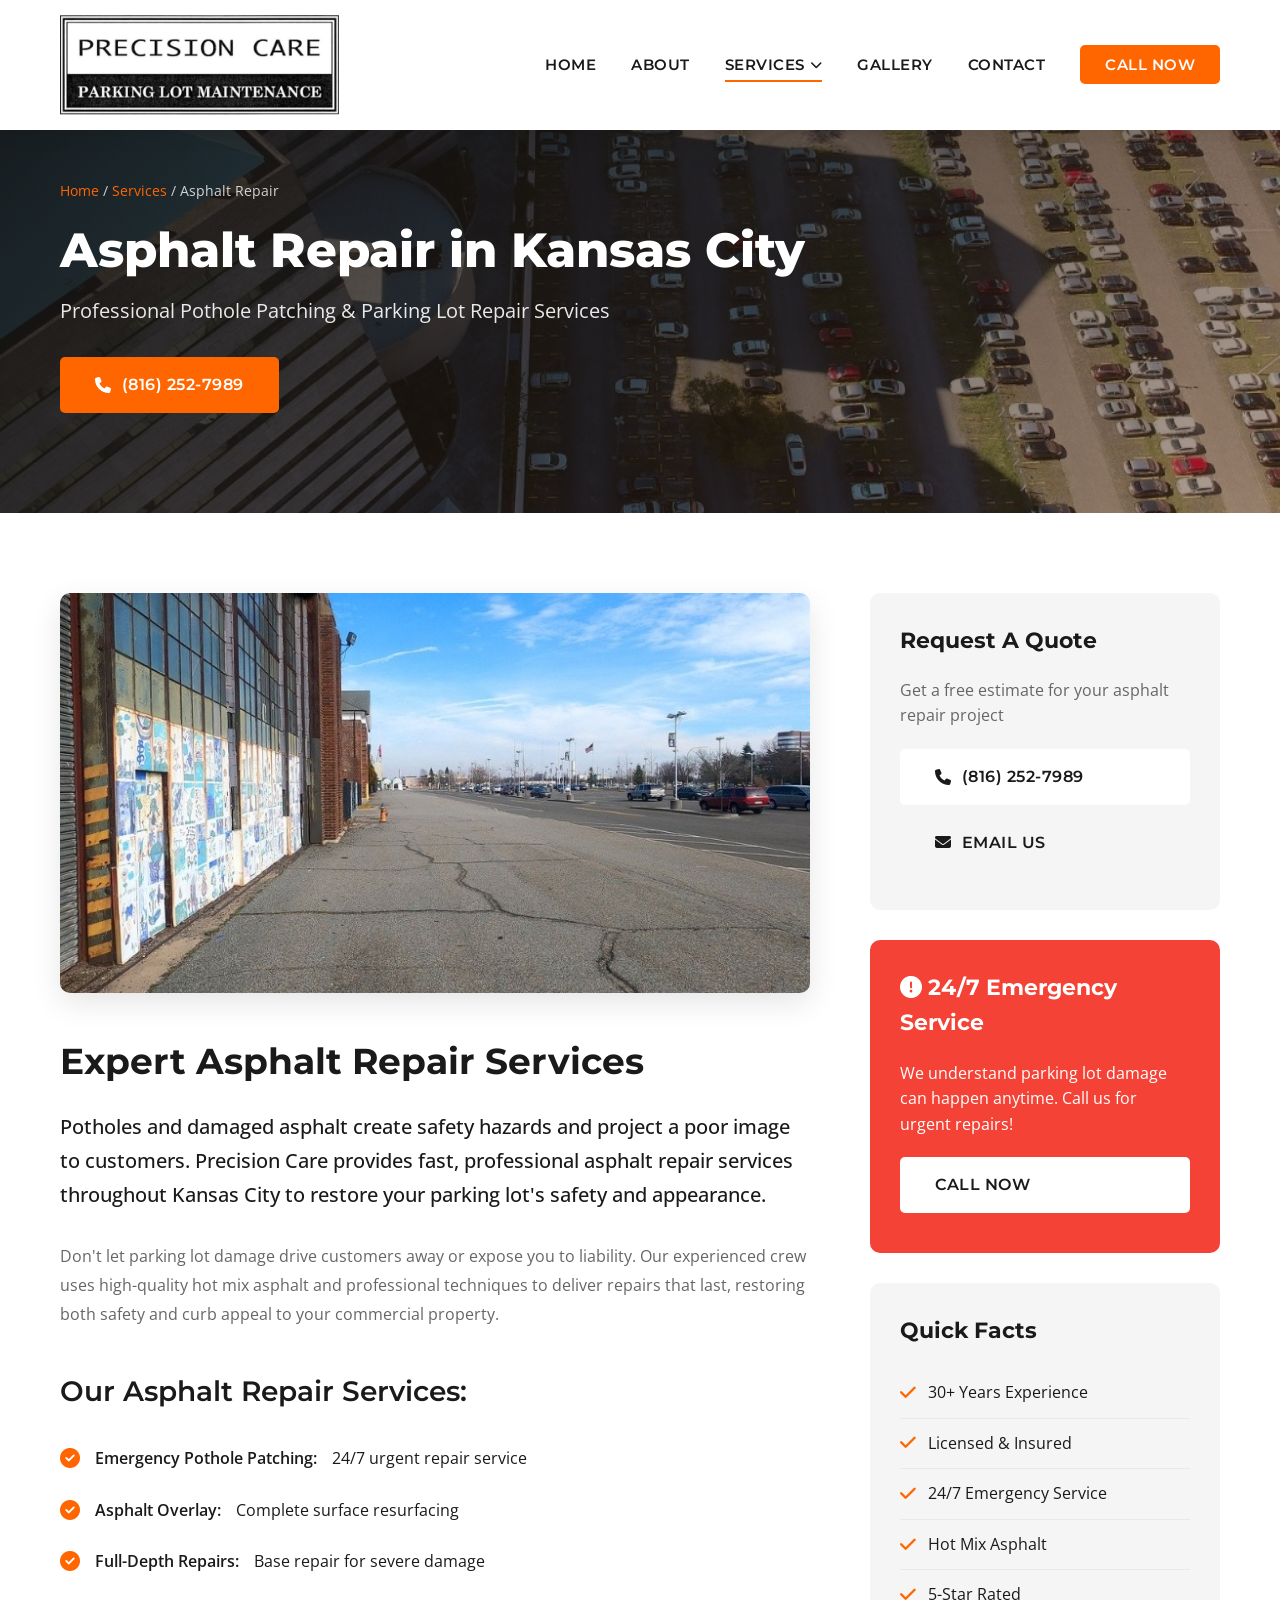
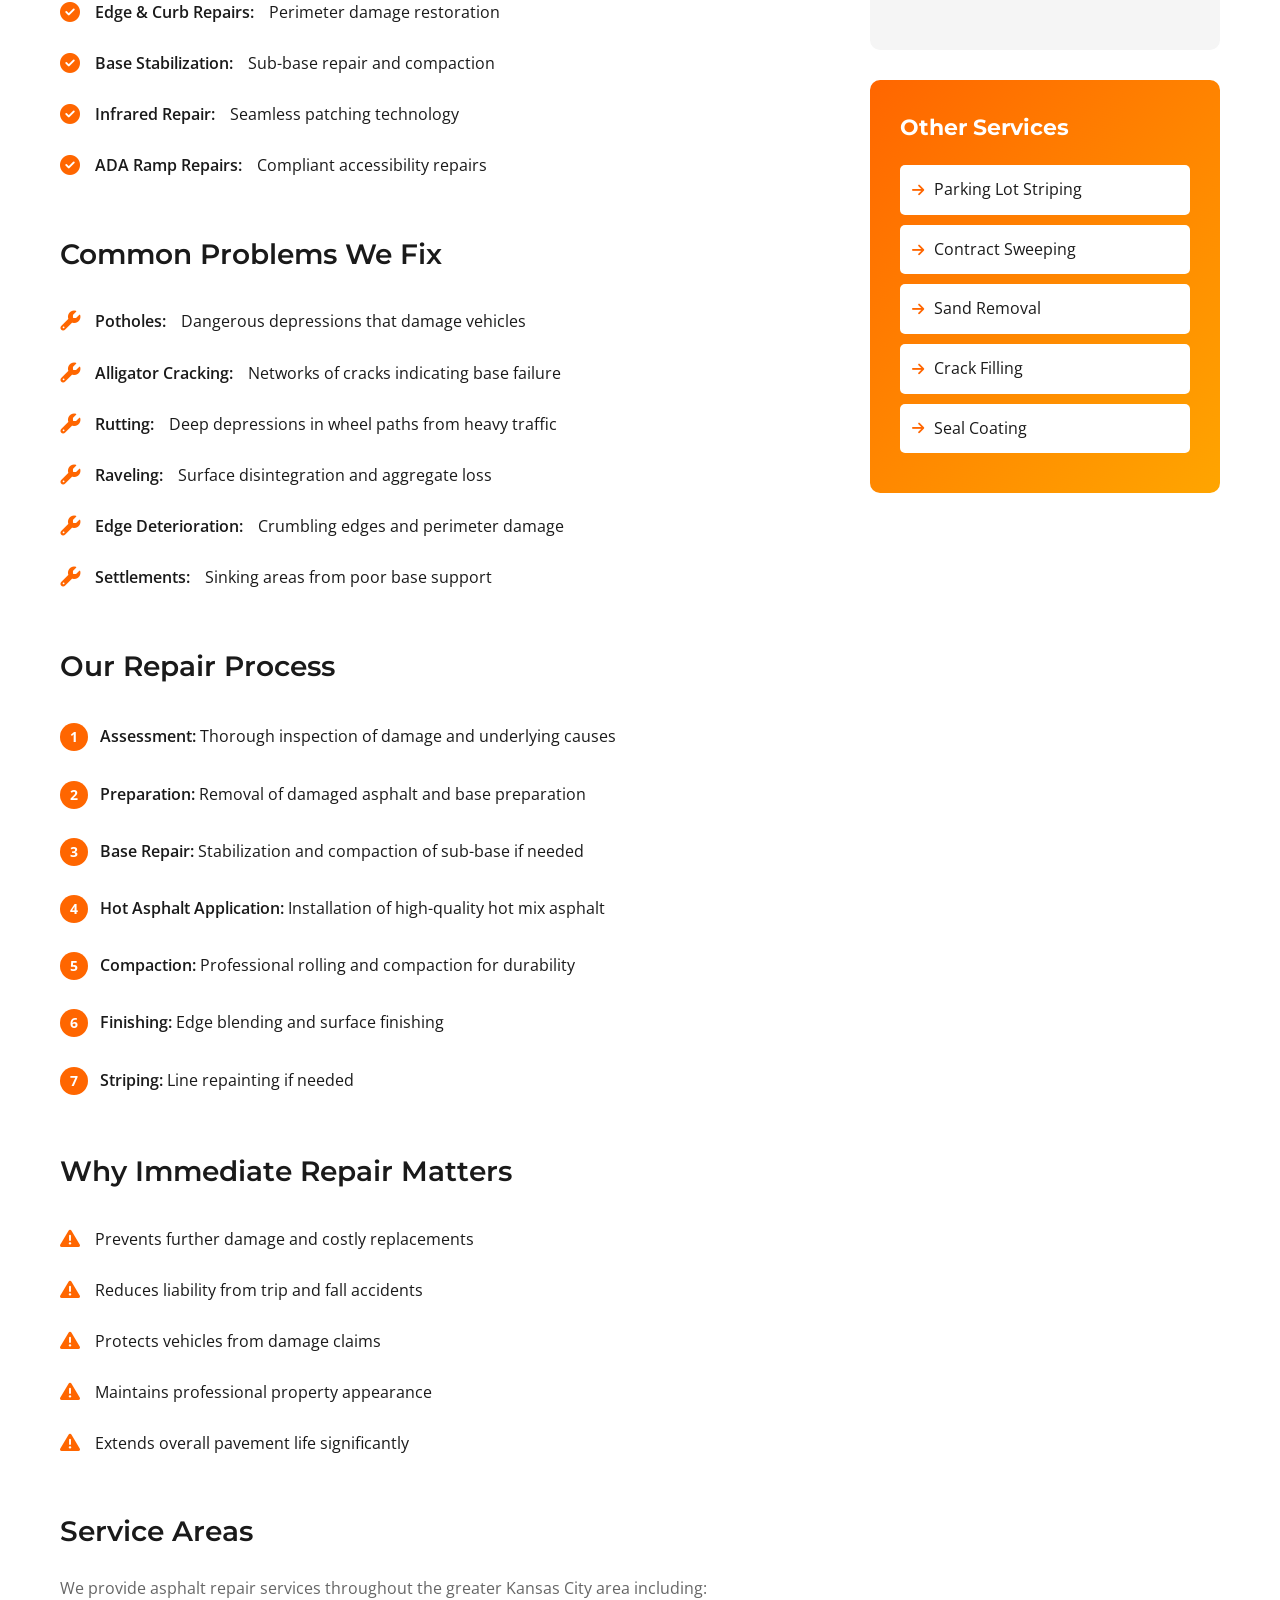
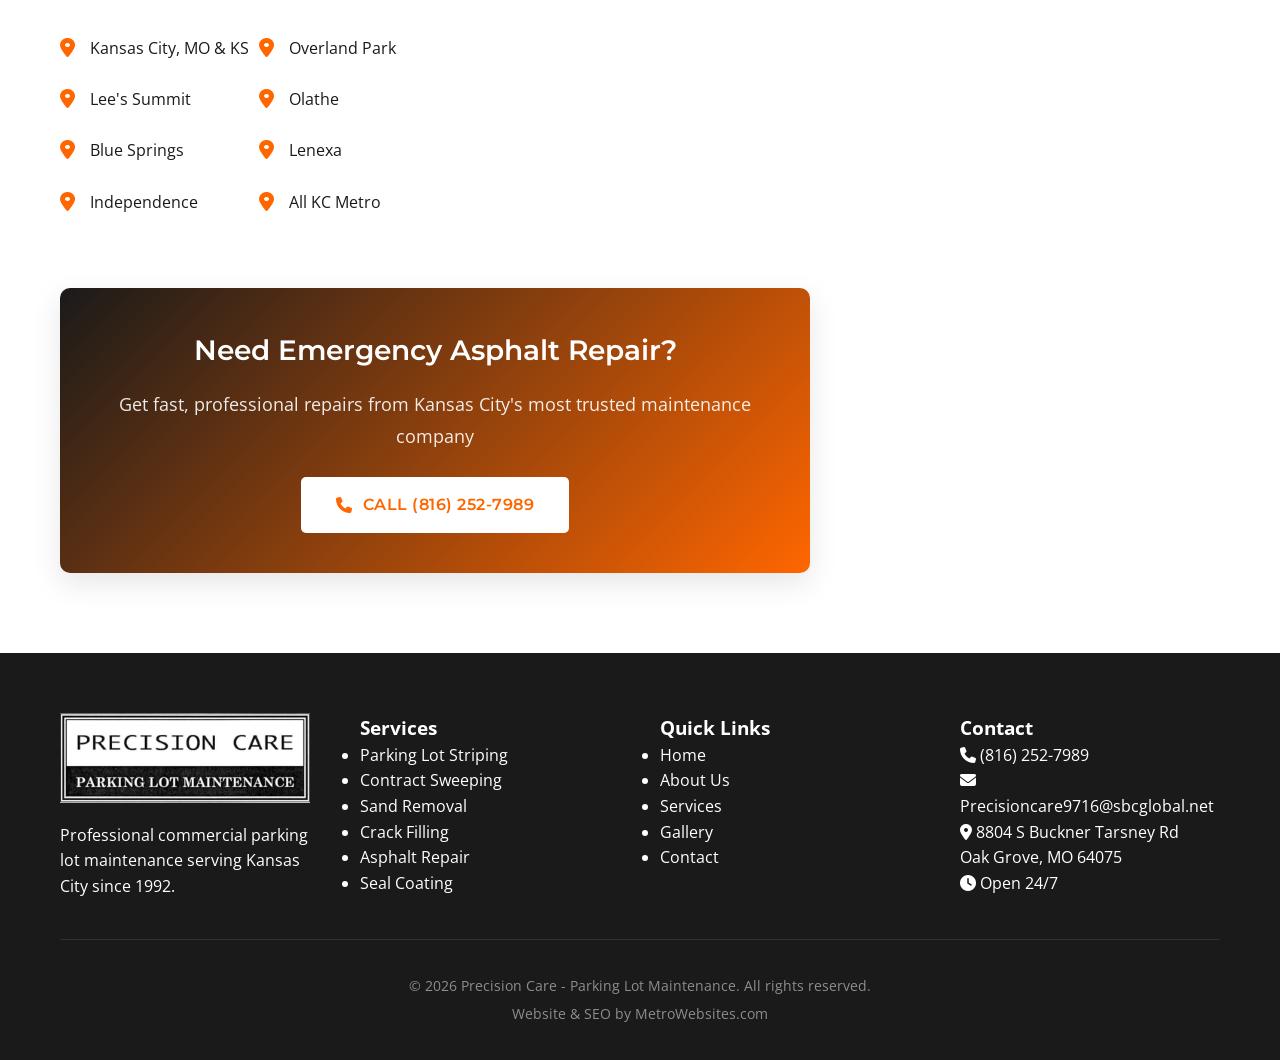
==== commit 4f6ff302: "fix: Correct address from 8894 to 8804 S Buckner Tarsney Rd" ====
--- a/services/asphalt-repair.html
+++ b/services/asphalt-repair.html
@@ -215,7 +215,7 @@
                     <h3>Contact</h3>
                     <p><i class="fas fa-phone"></i> <a href="tel:8162527989">(816) 252-7989</a></p>
                     <p><i class="fas fa-envelope"></i> <a href="mailto:Precisioncare9716@sbcglobal.net">Precisioncare9716@sbcglobal.net</a></p>
-                    <p><i class="fas fa-map-marker-alt"></i> 8894 S Buckner Tarsney Rd<br>Oak Grove, MO 64075</p>
+                    <p><i class="fas fa-map-marker-alt"></i> 8804 S Buckner Tarsney Rd<br>Oak Grove, MO 64075</p>
                     <p><i class="fas fa-clock"></i> Open 24/7</p>
                 </div>
             </div>
--- a/css/styles.css
+++ b/css/styles.css
@@ -677,6 +677,14 @@
 .service-image {
     height: 250px;
     overflow: hidden;
+    position: relative;
+}
+
+.service-image a {
+    display: block;
+    width: 100%;
+    height: 100%;
+    cursor: pointer;
 }
 
 .service-image img {
@@ -1874,14 +1882,14 @@
     padding: 12px;
     background: var(--white);
     border-radius: 5px;
-    color: var(--text-dark);
+    color: var(--text-dark) !important;
     transition: var(--transition);
     text-decoration: none;
 }
 
 .services-list a:hover {
     background: var(--secondary-color);
-    color: var(--white);
+    color: var(--white) !important;
     transform: translateX(5px);
 }
 
